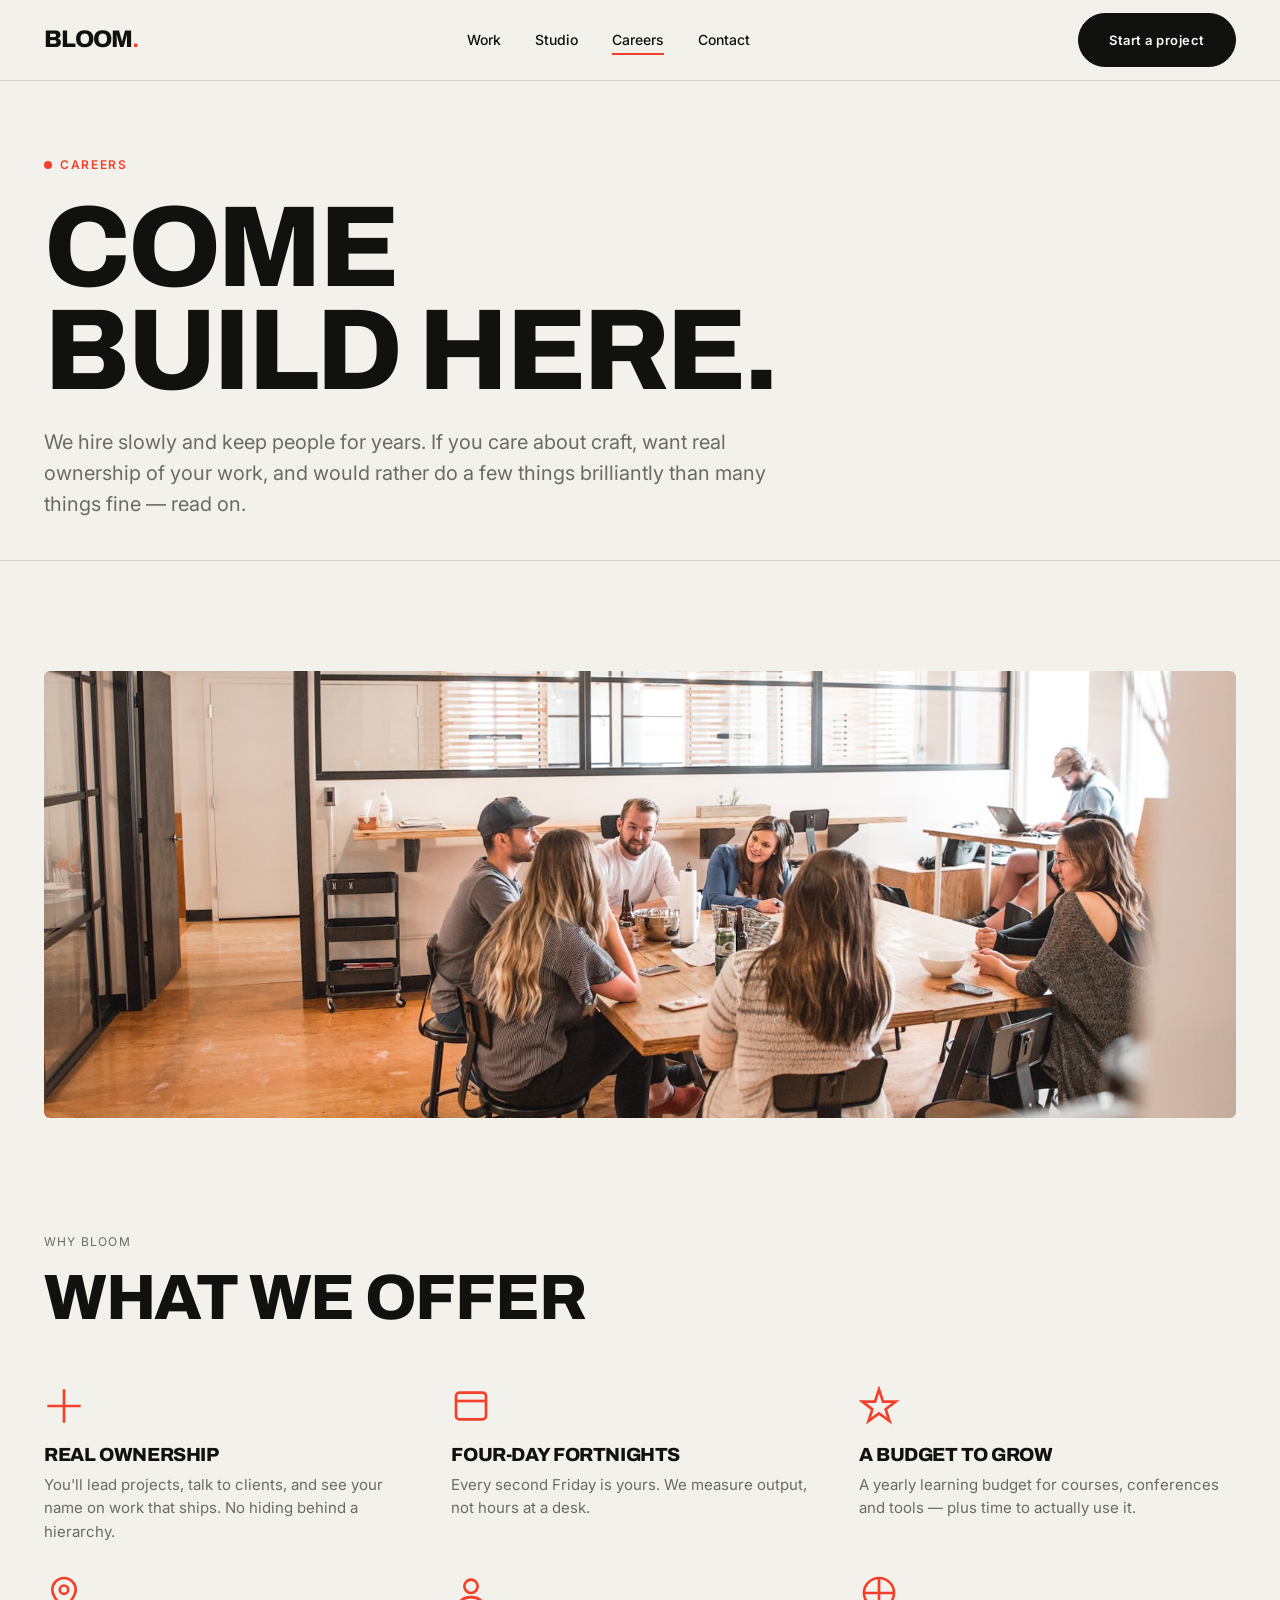
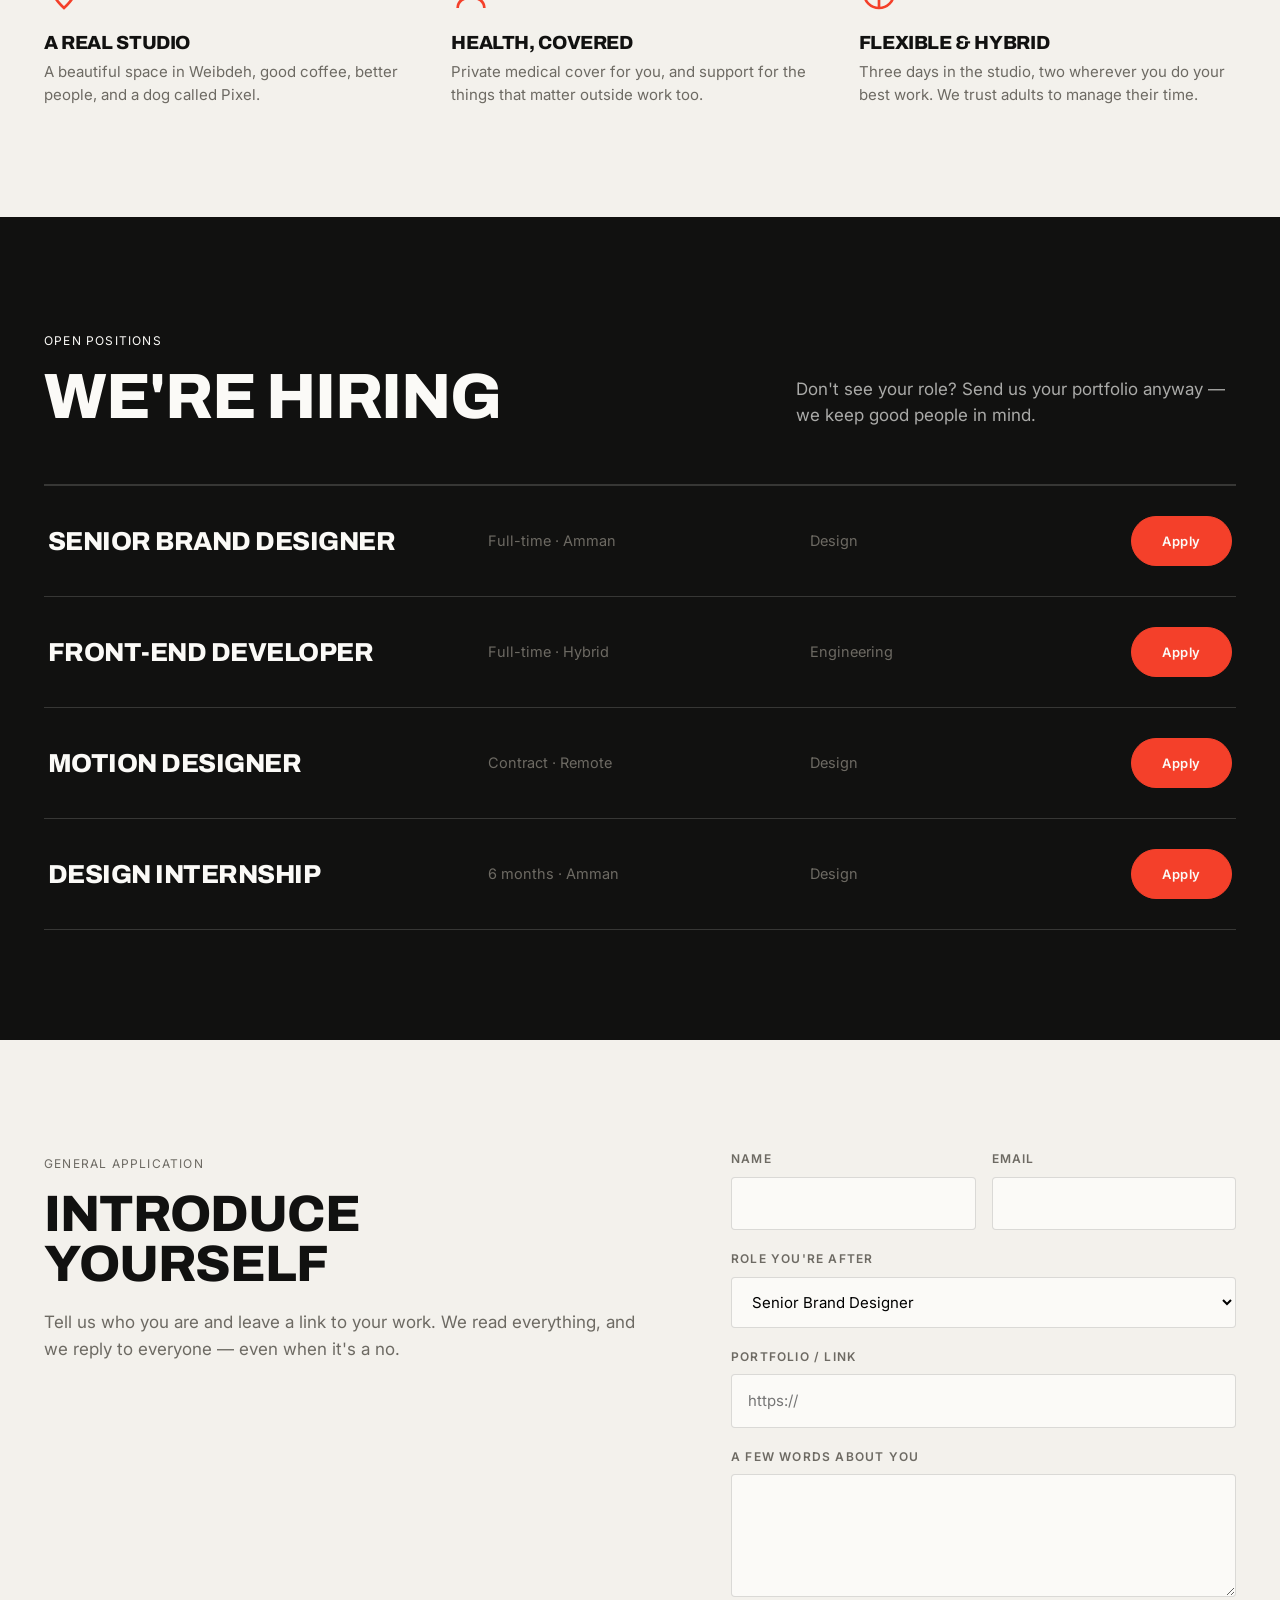
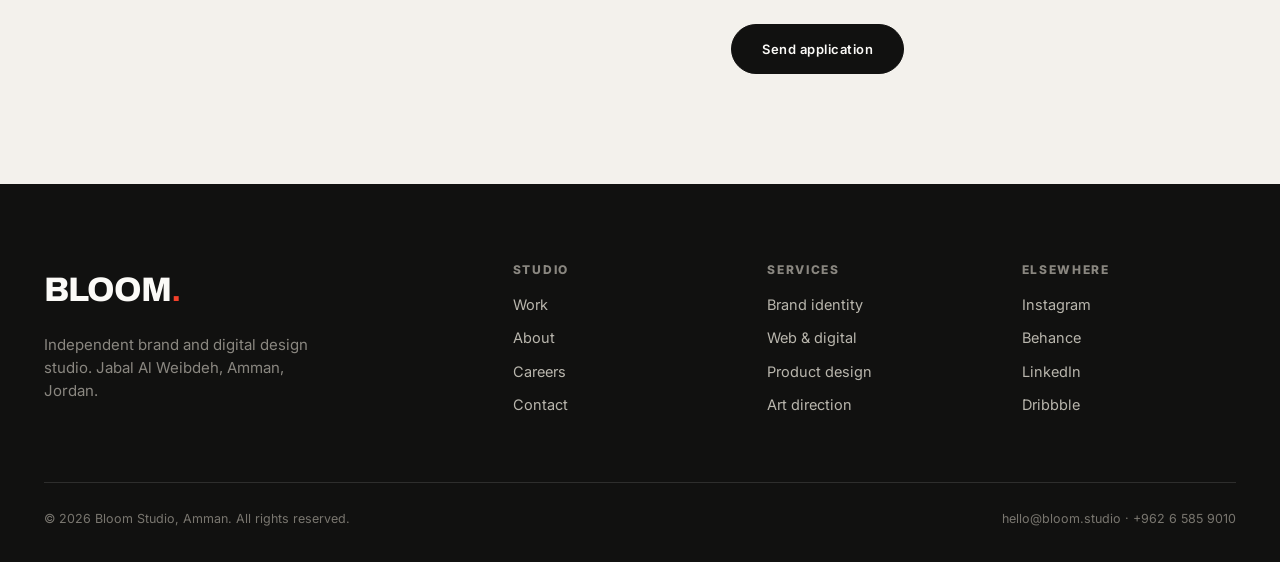
==== careers.html @ 3e5213c9 "Bloom — brand & digital design studio Home, work, studio, careers and contact. Static site." ====
<!DOCTYPE html>
<html lang="en">
<head>
<meta charset="UTF-8">
<meta name="viewport" content="width=device-width, initial-scale=1.0">
<title>Careers — Bloom Studio</title>
<meta name="description" content="Join Bloom. Current openings, how we work, and what it's like to be part of an independent design studio in Amman.">
<link rel="icon" href="assets/favicon.svg" type="image/svg+xml">
<link rel="preconnect" href="https://fonts.googleapis.com">
<link rel="preconnect" href="https://fonts.gstatic.com" crossorigin>
<link href="https://fonts.googleapis.com/css2?family=Archivo:wght@600;700;800;900&family=Inter:wght@400;500;600&display=swap" rel="stylesheet">
<link rel="stylesheet" href="assets/css/style.css">
</head>
<body>
<header>
  <div class="wrap nav">
    <button class="burger" aria-label="Menu"><span></span><span></span><span></span></button>
    <a href="index.html" class="brand-word">Bloom<b>.</b></a>
    <nav class="nav-links"><a href="work.html">Work</a><a href="studio.html">Studio</a><a href="careers.html" class="active">Careers</a><a href="contact.html">Contact</a></nav>
    <a href="contact.html" class="btn">Start a project</a>
  </div>
</header>

<div class="page-hero">
  <div class="wrap">
    <span class="eyebrow">Careers</span>
    <h1 class="display">Come<br>build here.</h1>
    <p class="lede">We hire slowly and keep people for years. If you care about craft, want real ownership of your work, and would rather do a few things brilliantly than many things fine — read on.</p>
  </div>
</div>

<section style="padding-bottom:0">
  <div class="wrap">
    <img src="assets/img/team-1.jpg" alt="Life at Bloom" data-r style="width:100%;aspect-ratio:16/6;object-fit:cover;border-radius:6px">
  </div>
</section>

<!-- PERKS -->
<section>
  <div class="wrap">
    <div class="sec-head"><div><span class="mono" data-r>Why Bloom</span><h2 data-r style="margin-top:14px">What we offer</h2></div></div>
    <div class="perks">
      <div class="perk" data-r><svg class="ic" viewBox="0 0 24 24" fill="none" stroke="currentColor" stroke-width="1.6"><path d="M12 2v20M2 12h20"/></svg><h3>Real ownership</h3><p>You'll lead projects, talk to clients, and see your name on work that ships. No hiding behind a hierarchy.</p></div>
      <div class="perk" data-r><svg class="ic" viewBox="0 0 24 24" fill="none" stroke="currentColor" stroke-width="1.6"><rect x="3" y="4" width="18" height="16" rx="2"/><path d="M3 9h18"/></svg><h3>Four-day fortnights</h3><p>Every second Friday is yours. We measure output, not hours at a desk.</p></div>
      <div class="perk" data-r><svg class="ic" viewBox="0 0 24 24" fill="none" stroke="currentColor" stroke-width="1.6"><path d="M12 2l2.4 7.4H22l-6 4.5 2.3 7.1-6.3-4.6L5.7 21 8 14 2 9.4h7.6z"/></svg><h3>A budget to grow</h3><p>A yearly learning budget for courses, conferences and tools — plus time to actually use it.</p></div>
      <div class="perk" data-r><svg class="ic" viewBox="0 0 24 24" fill="none" stroke="currentColor" stroke-width="1.6"><path d="M12 21s-7-6-7-11a7 7 0 0 1 14 0c0 5-7 11-7 11z"/><circle cx="12" cy="10" r="2.5"/></svg><h3>A real studio</h3><p>A beautiful space in Weibdeh, good coffee, better people, and a dog called Pixel.</p></div>
      <div class="perk" data-r><svg class="ic" viewBox="0 0 24 24" fill="none" stroke="currentColor" stroke-width="1.6"><circle cx="12" cy="8" r="4"/><path d="M4 21c0-4 3.6-6.5 8-6.5s8 2.5 8 6.5"/></svg><h3>Health, covered</h3><p>Private medical cover for you, and support for the things that matter outside work too.</p></div>
      <div class="perk" data-r><svg class="ic" viewBox="0 0 24 24" fill="none" stroke="currentColor" stroke-width="1.6"><path d="M3 12h18M12 3v18"/><circle cx="12" cy="12" r="9"/></svg><h3>Flexible & hybrid</h3><p>Three days in the studio, two wherever you do your best work. We trust adults to manage their time.</p></div>
    </div>
  </div>
</section>

<!-- OPEN ROLES -->
<section class="serv">
  <div class="wrap">
    <div class="sec-head"><div><span class="mono" data-r>Open positions</span><h2 data-r style="margin-top:14px">We're hiring</h2></div><p data-r style="color:rgba(251,250,247,.66)">Don't see your role? Send us your portfolio anyway — we keep good people in mind.</p></div>
    <div style="border-top:1px solid rgba(251,250,247,.16)">
      <div class="job" data-r style="border-color:rgba(251,250,247,.16)"><div><h3>Senior Brand Designer</h3></div><div class="d">Full-time · Amman</div><div class="d">Design</div><button class="btn" data-apply style="background:var(--red);border-color:var(--red)">Apply</button></div>
      <div class="job" data-r style="border-color:rgba(251,250,247,.16)"><div><h3>Front-end Developer</h3></div><div class="d">Full-time · Hybrid</div><div class="d">Engineering</div><button class="btn" data-apply style="background:var(--red);border-color:var(--red)">Apply</button></div>
      <div class="job" data-r style="border-color:rgba(251,250,247,.16)"><div><h3>Motion Designer</h3></div><div class="d">Contract · Remote</div><div class="d">Design</div><button class="btn" data-apply style="background:var(--red);border-color:var(--red)">Apply</button></div>
      <div class="job" data-r style="border-color:rgba(251,250,247,.16);border-bottom:1px solid rgba(251,250,247,.16)"><div><h3>Design Internship</h3></div><div class="d">6 months · Amman</div><div class="d">Design</div><button class="btn" data-apply style="background:var(--red);border-color:var(--red)">Apply</button></div>
    </div>
  </div>
</section>

<!-- APPLY -->
<section>
  <div class="wrap cgrid">
    <div data-r>
      <span class="mono">General application</span>
      <h2 style="font-size:clamp(30px,4vw,52px);text-transform:uppercase;margin:14px 0 20px">Introduce<br>yourself</h2>
      <p style="color:var(--grey);font-size:17px">Tell us who you are and leave a link to your work. We read everything, and we reply to everyone — even when it's a no.</p>
    </div>
    <div data-r>
      <form data-form>
        <div style="display:grid;grid-template-columns:1fr 1fr;gap:16px">
          <div class="field"><label>Name</label><input type="text" required></div>
          <div class="field"><label>Email</label><input type="email" required></div>
        </div>
        <div class="field"><label>Role you're after</label>
          <select><option>Senior Brand Designer</option><option>Front-end Developer</option><option>Motion Designer</option><option>Design Internship</option><option>Something else</option></select>
        </div>
        <div class="field"><label>Portfolio / link</label><input type="url" placeholder="https://"></div>
        <div class="field"><label>A few words about you</label><textarea rows="4"></textarea></div>
        <button class="btn" type="submit">Send application</button>
        <p data-note style="display:none;color:var(--red);margin-top:14px;font-weight:600">Thanks — we've got it, and we'll be in touch soon.</p>
      </form>
    </div>
  </div>
</section>

<footer>
  <div class="wrap">
    <div class="foot-top">
      <div class="foot-brand"><span class="brand-word">Bloom<b style="color:var(--red)">.</b></span><p>Independent brand and digital design studio. Jabal Al Weibdeh, Amman, Jordan.</p></div>
      <div class="foot-col"><h4>Studio</h4><a href="work.html">Work</a><a href="studio.html">About</a><a href="careers.html">Careers</a><a href="contact.html">Contact</a></div>
      <div class="foot-col"><h4>Services</h4><a href="work.html">Brand identity</a><a href="work.html">Web & digital</a><a href="work.html">Product design</a><a href="work.html">Art direction</a></div>
      <div class="foot-col"><h4>Elsewhere</h4><a href="#">Instagram</a><a href="#">Behance</a><a href="#">LinkedIn</a><a href="#">Dribbble</a></div>
    </div>
    <div class="foot-bottom"><span>© <span data-year>2026</span> Bloom Studio, Amman. All rights reserved.</span><span>hello@bloom.studio · +962 6 585 9010</span></div>
  </div>
</footer>
<script src="assets/js/main.js"></script>
</body>
</html>
---- assets/css/style.css ----
/* Bloom — brand & digital design studio. Design system. */
:root{
  --bg:#f3f1ec; --paper:#fbfaf7; --ink:#111110; --red:#f4402a; --grey:#6d6a63;
  --line:rgba(17,17,16,.14); --soft:#e6e3db;
  --disp:"Archivo",system-ui,sans-serif; --sans:"Inter",system-ui,sans-serif;
  --wrap:1360px; --ease:cubic-bezier(.16,1,.3,1);
}
*{margin:0;padding:0;box-sizing:border-box}
html{scroll-behavior:smooth}
body{font-family:var(--sans);background:var(--bg);color:var(--ink);line-height:1.55;-webkit-font-smoothing:antialiased}
img{display:block;max-width:100%}
a{color:inherit;text-decoration:none}
.wrap{max-width:var(--wrap);margin:0 auto;padding:0 44px}
h1,h2,h3,h4{font-family:var(--disp);font-weight:800;line-height:.98;letter-spacing:-.02em}
.display{font-family:var(--disp);font-weight:800;text-transform:uppercase;letter-spacing:-.03em;line-height:.9}
.eyebrow{font-family:var(--sans);font-size:12px;font-weight:600;letter-spacing:.14em;text-transform:uppercase;color:var(--red);display:inline-flex;align-items:center;gap:8px}
.eyebrow::before{content:"";width:8px;height:8px;background:var(--red);border-radius:50%}
.mono{font-family:var(--sans);font-size:12px;letter-spacing:.1em;text-transform:uppercase;color:var(--grey)}

.btn{display:inline-flex;align-items:center;gap:10px;font-family:var(--sans);font-size:13px;font-weight:600;letter-spacing:.04em;padding:16px 30px;border-radius:100px;background:var(--ink);color:var(--paper);border:1.5px solid var(--ink);cursor:pointer;transition:.4s var(--ease)}
.btn:hover{background:var(--red);border-color:var(--red)}
.btn-o{background:transparent;color:var(--ink)}
.btn-o:hover{background:var(--ink);color:var(--paper)}
.alink{display:inline-flex;align-items:center;gap:9px;font-size:13px;font-weight:600;letter-spacing:.04em;text-transform:uppercase;border-bottom:2px solid var(--ink);padding-bottom:3px;transition:.3s}
.alink:hover{color:var(--red);border-color:var(--red)}

/* header */
header{position:sticky;top:0;z-index:50;background:rgba(243,241,236,.86);backdrop-filter:blur(12px);border-bottom:1px solid var(--line)}
.nav{display:flex;align-items:center;justify-content:space-between;height:80px}
.brand-word{font-family:var(--disp);font-weight:800;font-size:24px;letter-spacing:-.03em;text-transform:uppercase}
.brand-word b{color:var(--red)}
.nav-links{display:flex;gap:34px}
.nav-links a{font-size:14px;font-weight:500;position:relative}
.nav-links a::after{content:"";position:absolute;left:0;bottom:-4px;width:100%;height:2px;background:var(--red);transform:scaleX(0);transform-origin:right;transition:transform .35s var(--ease)}
.nav-links a:hover::after,.nav-links a.active::after{transform:scaleX(1);transform-origin:left}
.burger{display:none;flex-direction:column;gap:5px;background:none;border:none;cursor:pointer;padding:6px}
.burger span{width:26px;height:2px;background:var(--ink)}

/* hero */
.hero{padding:76px 0 60px}
.hero .eyebrow{margin-bottom:30px}
.hero h1{font-size:clamp(48px,10vw,150px);text-transform:uppercase;letter-spacing:-.04em;line-height:.86}
.hero h1 em{font-style:normal;color:var(--red)}
.hero-foot{display:grid;grid-template-columns:1.4fr 1fr;gap:40px;align-items:end;margin-top:44px}
.hero-foot p{font-size:20px;max-width:44ch}
.hero-foot .meta{text-align:right}
.hero-marq{margin-top:60px;border-top:1px solid var(--line);border-bottom:1px solid var(--line);overflow:hidden;padding:16px 0}
.hero-marq .row{display:flex;gap:44px;white-space:nowrap;animation:mq 30s linear infinite;width:max-content}
.hero-marq span{font-family:var(--disp);font-weight:800;font-size:20px;text-transform:uppercase;letter-spacing:.02em;display:inline-flex;align-items:center;gap:44px;color:var(--ink)}
.hero-marq span::after{content:"◆";color:var(--red);font-size:11px}
@keyframes mq{to{transform:translateX(-50%)}}

section{padding:110px 0}
.sec-head{display:flex;justify-content:space-between;align-items:flex-end;gap:30px;margin-bottom:56px;flex-wrap:wrap}
.sec-head h2{font-size:clamp(32px,5vw,68px);text-transform:uppercase}
.sec-head p{max-width:40ch;color:var(--grey);font-size:17px}

/* work grid */
.work-grid{display:grid;grid-template-columns:1fr 1fr;gap:52px 44px}
.wcard{cursor:pointer}
.wcard-media{position:relative;aspect-ratio:4/3;overflow:hidden;background:var(--soft);border-radius:4px}
.wcard-media img{width:100%;height:100%;object-fit:cover;transition:transform 1.1s var(--ease)}
.wcard:hover .wcard-media img{transform:scale(1.05)}
.wcard-media .idx{position:absolute;top:16px;left:16px;font-family:var(--disp);font-weight:800;font-size:14px;background:var(--paper);color:var(--ink);width:34px;height:34px;border-radius:50%;display:grid;place-items:center}
.wcard-head{display:flex;justify-content:space-between;align-items:baseline;margin-top:20px;gap:16px}
.wcard h3{font-size:30px;text-transform:uppercase}
.wcard .yr{font-family:var(--sans);font-size:13px;color:var(--grey);font-weight:500}
.wcard .tags{margin-top:8px;color:var(--grey);font-size:14.5px}
.wcard .arrow{margin-top:14px;opacity:0;transform:translateX(-6px);transition:.4s var(--ease)}
.wcard:hover .arrow{opacity:1;transform:none}

/* services */
.serv{background:var(--ink);color:var(--paper)}
.serv .sec-head h2,.serv .mono{color:var(--paper)}
.serv-list{border-top:1px solid rgba(251,250,247,.16)}
.srow{display:grid;grid-template-columns:60px 1.2fr 2fr auto;gap:30px;align-items:center;padding:34px 0;border-bottom:1px solid rgba(251,250,247,.16);transition:.4s var(--ease)}
.srow:hover{padding-left:16px}
.srow .n{font-family:var(--disp);font-weight:800;color:var(--red);font-size:16px}
.srow h3{font-size:clamp(24px,3vw,38px);text-transform:uppercase}
.srow p{color:rgba(251,250,247,.66);font-size:15.5px}
.srow .plus{font-size:26px;color:var(--red)}

/* approach / big statement */
.statement{text-align:center;max-width:1100px;margin:0 auto}
.statement h2{font-size:clamp(30px,4.6vw,66px);text-transform:uppercase;line-height:1.02}
.statement h2 em{font-style:normal;color:var(--red)}

/* team */
.team-grid{display:grid;grid-template-columns:repeat(4,1fr);gap:26px}
.member .m-media{aspect-ratio:3/4;overflow:hidden;border-radius:4px;background:var(--soft);margin-bottom:16px}
.member .m-media img{width:100%;height:100%;object-fit:cover;filter:grayscale(1);transition:filter .5s,transform 1s var(--ease)}
.member:hover .m-media img{filter:grayscale(0);transform:scale(1.04)}
.member h3{font-size:20px;text-transform:uppercase}
.member p{color:var(--red);font-size:13px;font-weight:600;letter-spacing:.06em;text-transform:uppercase;margin-top:5px}

/* stats */
.stats{display:grid;grid-template-columns:repeat(4,1fr);gap:30px;border-top:1px solid var(--line);padding-top:50px}
.stat .n{font-family:var(--disp);font-weight:800;font-size:clamp(40px,5vw,72px);letter-spacing:-.03em}
.stat .l{color:var(--grey);font-size:14px;margin-top:6px}

/* journal */
.jgrid{display:grid;grid-template-columns:repeat(3,1fr);gap:36px}
.jcard .jm{aspect-ratio:3/2;overflow:hidden;border-radius:4px;margin-bottom:18px;background:var(--soft)}
.jcard .jm img{width:100%;height:100%;object-fit:cover;transition:transform 1s var(--ease)}
.jcard:hover .jm img{transform:scale(1.05)}
.jcard .meta{color:var(--red);font-size:12px;font-weight:600;letter-spacing:.1em;text-transform:uppercase;margin-bottom:9px}
.jcard h3{font-size:22px;text-transform:uppercase;line-height:1.05}

/* careers */
.job{display:grid;grid-template-columns:1.4fr 1fr 1fr auto;gap:24px;align-items:center;padding:30px 4px;border-top:1px solid var(--line);transition:.3s}
.job:last-of-type{border-bottom:1px solid var(--line)}
.job:hover{background:var(--paper);padding-left:16px}
.job h3{font-size:26px;text-transform:uppercase}
.job .d{color:var(--grey);font-size:14.5px}
.perks{display:grid;grid-template-columns:repeat(3,1fr);gap:30px;margin-top:10px}
.perk h3{font-size:19px;text-transform:uppercase;margin:14px 0 8px}
.perk p{color:var(--grey);font-size:15px}
.perk .ic{width:40px;height:40px;color:var(--red)}

/* CTA */
.cta{background:var(--red);color:#fff;text-align:center}
.cta h2{font-size:clamp(40px,7vw,110px);text-transform:uppercase;line-height:.9}
.cta p{max-width:40ch;margin:24px auto 34px;font-size:19px}
.cta .btn{background:#fff;color:var(--ink);border-color:#fff}
.cta .btn:hover{background:var(--ink);color:#fff;border-color:var(--ink)}

/* footer */
footer{background:var(--ink);color:#b9b6ad;padding:80px 0 34px}
.foot-top{display:grid;grid-template-columns:2fr 1fr 1fr 1fr;gap:40px;padding-bottom:54px;border-bottom:1px solid rgba(255,255,255,.12)}
.foot-brand .brand-word{color:var(--paper);font-size:34px;display:inline-block;margin-bottom:16px}
.foot-brand p{color:#8a8780;max-width:32ch;font-size:15px}
.foot-col h4{font-family:var(--sans);font-size:12px;letter-spacing:.14em;text-transform:uppercase;color:#8a8780;margin-bottom:18px}
.foot-col a{display:block;color:#b9b6ad;font-size:14.5px;margin-bottom:11px}
.foot-col a:hover{color:var(--red)}
.foot-bottom{display:flex;justify-content:space-between;padding-top:26px;font-size:12.5px;color:#79766f;flex-wrap:wrap;gap:12px}
.foot-bottom .socials{display:flex;gap:20px}

/* page hero */
.page-hero{padding:70px 0 40px;border-bottom:1px solid var(--line)}
.page-hero h1{font-size:clamp(48px,9vw,120px);text-transform:uppercase;letter-spacing:-.03em;margin:20px 0 0}
.page-hero .lede{font-size:20px;color:var(--grey);max-width:60ch;margin-top:24px}

/* forms */
.cgrid{display:grid;grid-template-columns:1.1fr .9fr;gap:70px}
.field{margin-bottom:20px}
.field label{display:block;font-size:12px;letter-spacing:.1em;text-transform:uppercase;color:var(--grey);margin-bottom:8px;font-weight:600}
.field input,.field textarea,.field select{width:100%;padding:14px 16px;border:1.5px solid var(--line);background:var(--paper);font:inherit;font-size:15px;border-radius:4px}
.field input:focus,.field textarea:focus,.field select:focus{outline:none;border-color:var(--red)}
.info-row{display:flex;gap:14px;margin-bottom:24px}
.info-row svg{width:22px;height:22px;color:var(--red);flex:none;margin-top:2px}
.info-row h4{font-family:var(--sans);font-size:13px;letter-spacing:.08em;text-transform:uppercase;margin-bottom:5px}
.info-row p{color:var(--grey);font-size:15px}

[data-r]{opacity:0;transform:translateY(28px);transition:opacity .9s var(--ease),transform .9s var(--ease)}
[data-r].in{opacity:1;transform:none}

@media(max-width:1000px){
  .work-grid,.hero-foot,.cgrid,.jgrid{grid-template-columns:1fr}
  .team-grid,.perks{grid-template-columns:repeat(2,1fr)}
  .stats{grid-template-columns:repeat(2,1fr);gap:40px 20px}
  .srow{grid-template-columns:40px 1fr auto;gap:18px}
  .srow p{display:none}
  .job{grid-template-columns:1fr auto}
  .job .d{display:none}
  .foot-top{grid-template-columns:1fr 1fr}
  .hero-foot .meta{text-align:left}
}
@media(max-width:640px){
  .wrap{padding:0 22px}
  .nav-links{display:none}.burger{display:flex}
  section{padding:70px 0}
  .team-grid,.perks,.foot-top{grid-template-columns:1fr}
  .mobile-open .nav-links{display:flex;position:absolute;top:80px;left:0;right:0;flex-direction:column;background:var(--bg);padding:24px 22px;gap:18px;border-bottom:1px solid var(--line)}
}
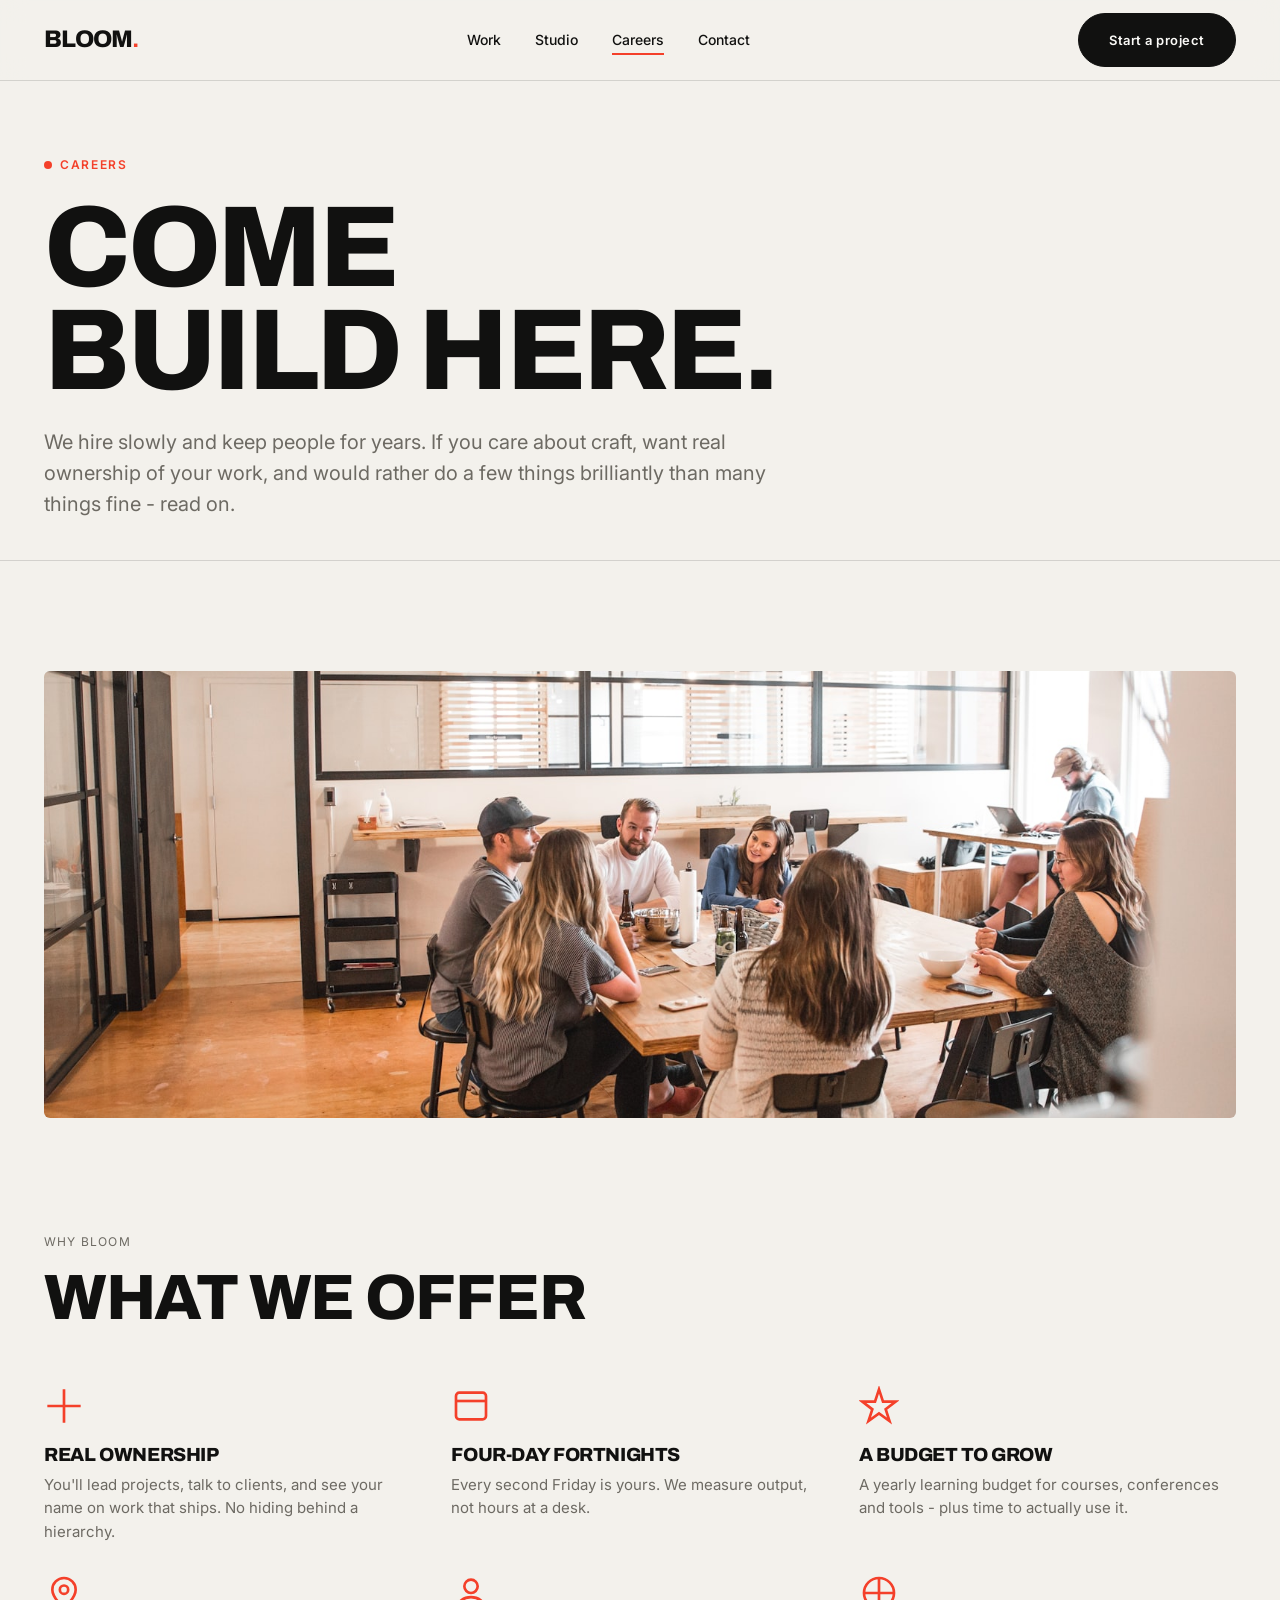
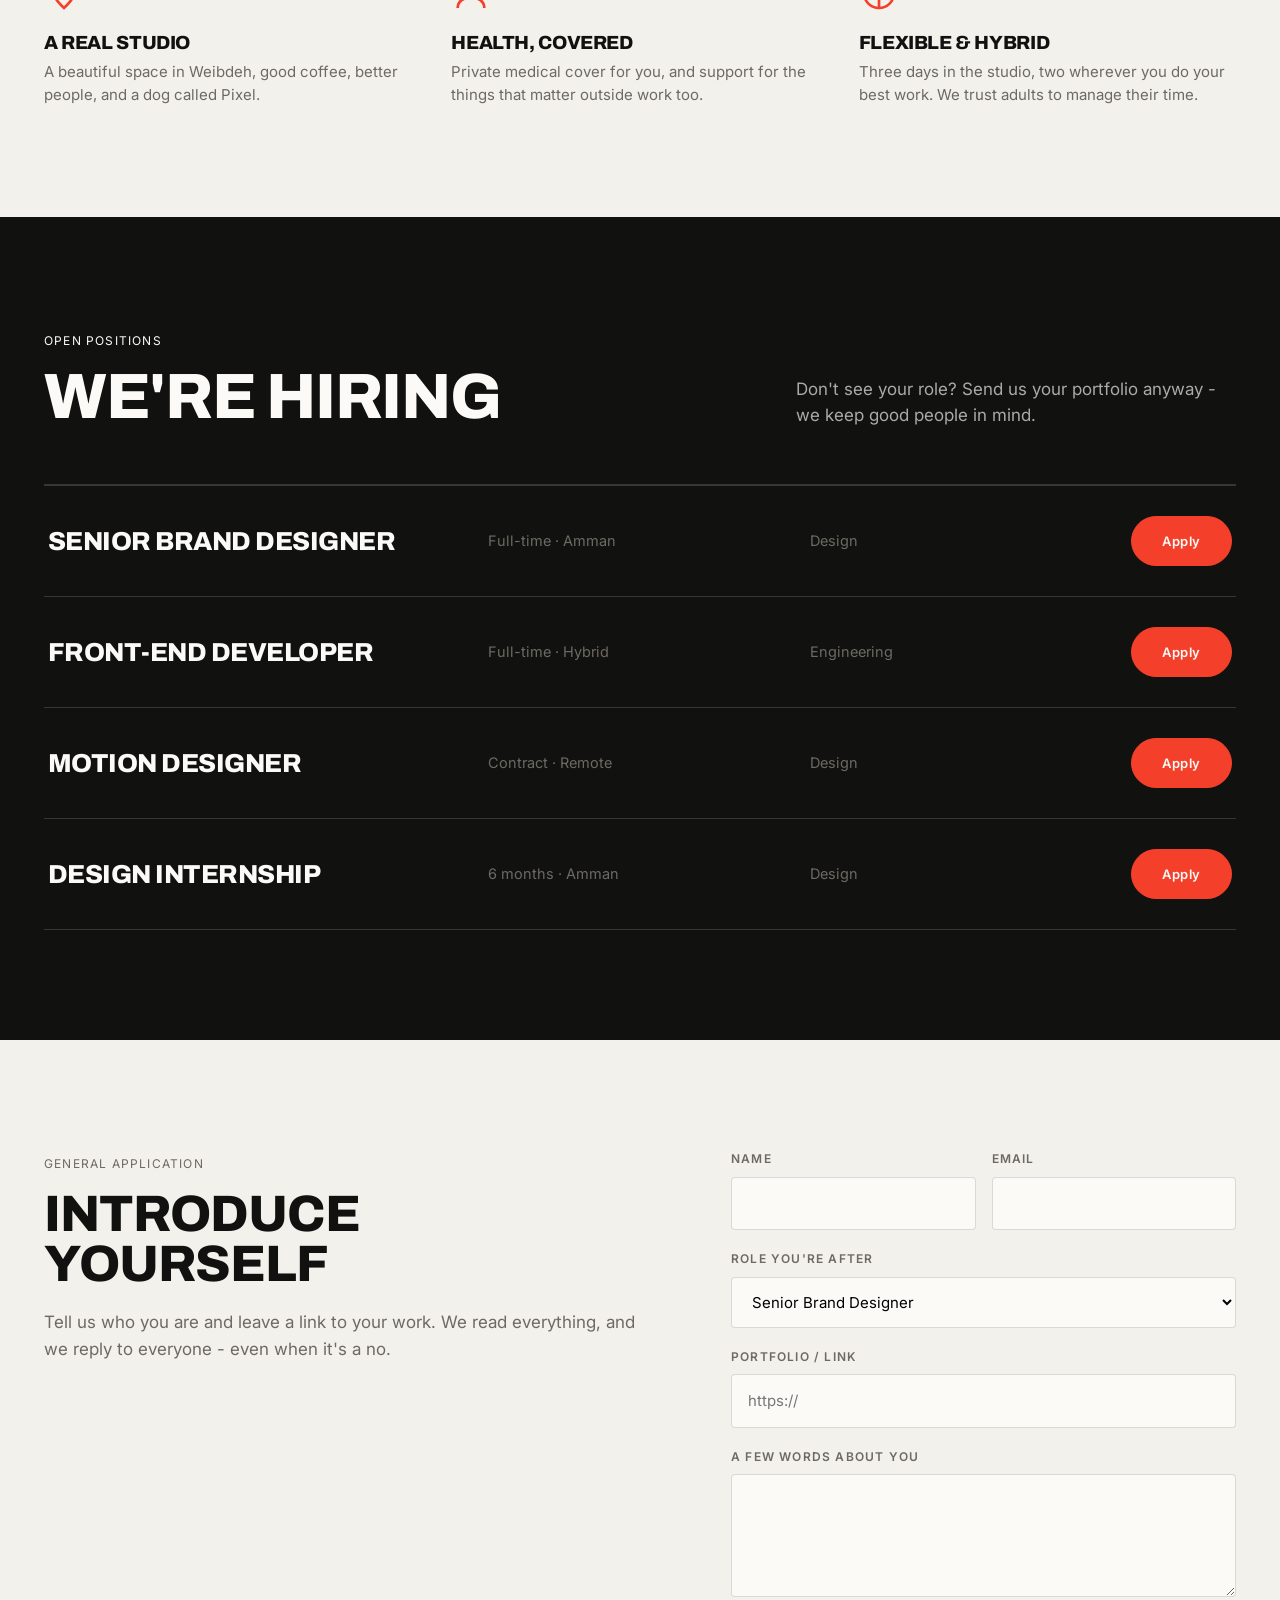
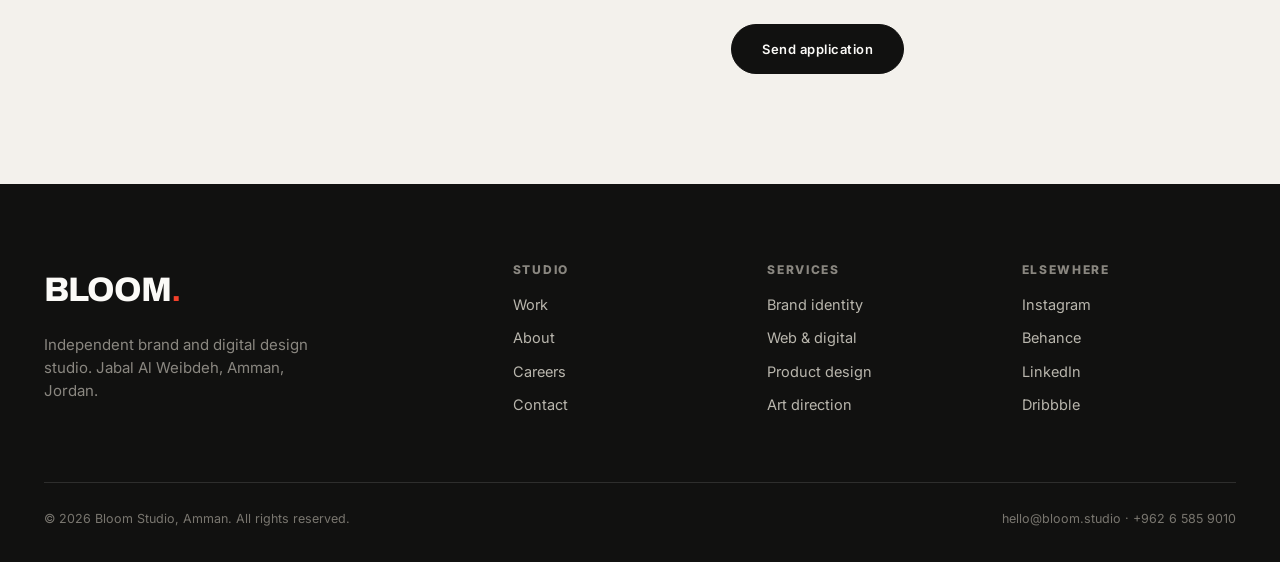
==== commit 0c329173: "De-AI the copy; remove fake journal, fix dead links and dashes - Rewrite homepage voice and tighten " ====
--- a/careers.html
+++ b/careers.html
@@ -3,7 +3,7 @@
 <head>
 <meta charset="UTF-8">
 <meta name="viewport" content="width=device-width, initial-scale=1.0">
-<title>Careers — Bloom Studio</title>
+<title>Careers - Bloom Studio</title>
 <meta name="description" content="Join Bloom. Current openings, how we work, and what it's like to be part of an independent design studio in Amman.">
 <link rel="icon" href="assets/favicon.svg" type="image/svg+xml">
 <link rel="preconnect" href="https://fonts.googleapis.com">
@@ -25,7 +25,7 @@
   <div class="wrap">
     <span class="eyebrow">Careers</span>
     <h1 class="display">Come<br>build here.</h1>
-    <p class="lede">We hire slowly and keep people for years. If you care about craft, want real ownership of your work, and would rather do a few things brilliantly than many things fine — read on.</p>
+    <p class="lede">We hire slowly and keep people for years. If you care about craft, want real ownership of your work, and would rather do a few things brilliantly than many things fine - read on.</p>
   </div>
 </div>
 
@@ -42,7 +42,7 @@
     <div class="perks">
       <div class="perk" data-r><svg class="ic" viewBox="0 0 24 24" fill="none" stroke="currentColor" stroke-width="1.6"><path d="M12 2v20M2 12h20"/></svg><h3>Real ownership</h3><p>You'll lead projects, talk to clients, and see your name on work that ships. No hiding behind a hierarchy.</p></div>
       <div class="perk" data-r><svg class="ic" viewBox="0 0 24 24" fill="none" stroke="currentColor" stroke-width="1.6"><rect x="3" y="4" width="18" height="16" rx="2"/><path d="M3 9h18"/></svg><h3>Four-day fortnights</h3><p>Every second Friday is yours. We measure output, not hours at a desk.</p></div>
-      <div class="perk" data-r><svg class="ic" viewBox="0 0 24 24" fill="none" stroke="currentColor" stroke-width="1.6"><path d="M12 2l2.4 7.4H22l-6 4.5 2.3 7.1-6.3-4.6L5.7 21 8 14 2 9.4h7.6z"/></svg><h3>A budget to grow</h3><p>A yearly learning budget for courses, conferences and tools — plus time to actually use it.</p></div>
+      <div class="perk" data-r><svg class="ic" viewBox="0 0 24 24" fill="none" stroke="currentColor" stroke-width="1.6"><path d="M12 2l2.4 7.4H22l-6 4.5 2.3 7.1-6.3-4.6L5.7 21 8 14 2 9.4h7.6z"/></svg><h3>A budget to grow</h3><p>A yearly learning budget for courses, conferences and tools - plus time to actually use it.</p></div>
       <div class="perk" data-r><svg class="ic" viewBox="0 0 24 24" fill="none" stroke="currentColor" stroke-width="1.6"><path d="M12 21s-7-6-7-11a7 7 0 0 1 14 0c0 5-7 11-7 11z"/><circle cx="12" cy="10" r="2.5"/></svg><h3>A real studio</h3><p>A beautiful space in Weibdeh, good coffee, better people, and a dog called Pixel.</p></div>
       <div class="perk" data-r><svg class="ic" viewBox="0 0 24 24" fill="none" stroke="currentColor" stroke-width="1.6"><circle cx="12" cy="8" r="4"/><path d="M4 21c0-4 3.6-6.5 8-6.5s8 2.5 8 6.5"/></svg><h3>Health, covered</h3><p>Private medical cover for you, and support for the things that matter outside work too.</p></div>
       <div class="perk" data-r><svg class="ic" viewBox="0 0 24 24" fill="none" stroke="currentColor" stroke-width="1.6"><path d="M3 12h18M12 3v18"/><circle cx="12" cy="12" r="9"/></svg><h3>Flexible & hybrid</h3><p>Three days in the studio, two wherever you do your best work. We trust adults to manage their time.</p></div>
@@ -53,7 +53,7 @@
 <!-- OPEN ROLES -->
 <section class="serv">
   <div class="wrap">
-    <div class="sec-head"><div><span class="mono" data-r>Open positions</span><h2 data-r style="margin-top:14px">We're hiring</h2></div><p data-r style="color:rgba(251,250,247,.66)">Don't see your role? Send us your portfolio anyway — we keep good people in mind.</p></div>
+    <div class="sec-head"><div><span class="mono" data-r>Open positions</span><h2 data-r style="margin-top:14px">We're hiring</h2></div><p data-r style="color:rgba(251,250,247,.66)">Don't see your role? Send us your portfolio anyway - we keep good people in mind.</p></div>
     <div style="border-top:1px solid rgba(251,250,247,.16)">
       <div class="job" data-r style="border-color:rgba(251,250,247,.16)"><div><h3>Senior Brand Designer</h3></div><div class="d">Full-time · Amman</div><div class="d">Design</div><button class="btn" data-apply style="background:var(--red);border-color:var(--red)">Apply</button></div>
       <div class="job" data-r style="border-color:rgba(251,250,247,.16)"><div><h3>Front-end Developer</h3></div><div class="d">Full-time · Hybrid</div><div class="d">Engineering</div><button class="btn" data-apply style="background:var(--red);border-color:var(--red)">Apply</button></div>
@@ -69,7 +69,7 @@
     <div data-r>
       <span class="mono">General application</span>
       <h2 style="font-size:clamp(30px,4vw,52px);text-transform:uppercase;margin:14px 0 20px">Introduce<br>yourself</h2>
-      <p style="color:var(--grey);font-size:17px">Tell us who you are and leave a link to your work. We read everything, and we reply to everyone — even when it's a no.</p>
+      <p style="color:var(--grey);font-size:17px">Tell us who you are and leave a link to your work. We read everything, and we reply to everyone - even when it's a no.</p>
     </div>
     <div data-r>
       <form data-form>
@@ -83,7 +83,7 @@
         <div class="field"><label>Portfolio / link</label><input type="url" placeholder="https://"></div>
         <div class="field"><label>A few words about you</label><textarea rows="4"></textarea></div>
         <button class="btn" type="submit">Send application</button>
-        <p data-note style="display:none;color:var(--red);margin-top:14px;font-weight:600">Thanks — we've got it, and we'll be in touch soon.</p>
+        <p data-note style="display:none;color:var(--red);margin-top:14px;font-weight:600">Thanks - we've got it, and we'll be in touch soon.</p>
       </form>
     </div>
   </div>
@@ -95,7 +95,7 @@
       <div class="foot-brand"><span class="brand-word">Bloom<b style="color:var(--red)">.</b></span><p>Independent brand and digital design studio. Jabal Al Weibdeh, Amman, Jordan.</p></div>
       <div class="foot-col"><h4>Studio</h4><a href="work.html">Work</a><a href="studio.html">About</a><a href="careers.html">Careers</a><a href="contact.html">Contact</a></div>
       <div class="foot-col"><h4>Services</h4><a href="work.html">Brand identity</a><a href="work.html">Web & digital</a><a href="work.html">Product design</a><a href="work.html">Art direction</a></div>
-      <div class="foot-col"><h4>Elsewhere</h4><a href="#">Instagram</a><a href="#">Behance</a><a href="#">LinkedIn</a><a href="#">Dribbble</a></div>
+      <div class="foot-col"><h4>Elsewhere</h4><a href="https://instagram.com/bloom.studio" target="_blank" rel="noopener">Instagram</a><a href="https://behance.net/bloomstudio" target="_blank" rel="noopener">Behance</a><a href="https://linkedin.com/company/bloom-studio" target="_blank" rel="noopener">LinkedIn</a><a href="https://dribbble.com/bloomstudio" target="_blank" rel="noopener">Dribbble</a></div>
     </div>
     <div class="foot-bottom"><span>© <span data-year>2026</span> Bloom Studio, Amman. All rights reserved.</span><span>hello@bloom.studio · +962 6 585 9010</span></div>
   </div>
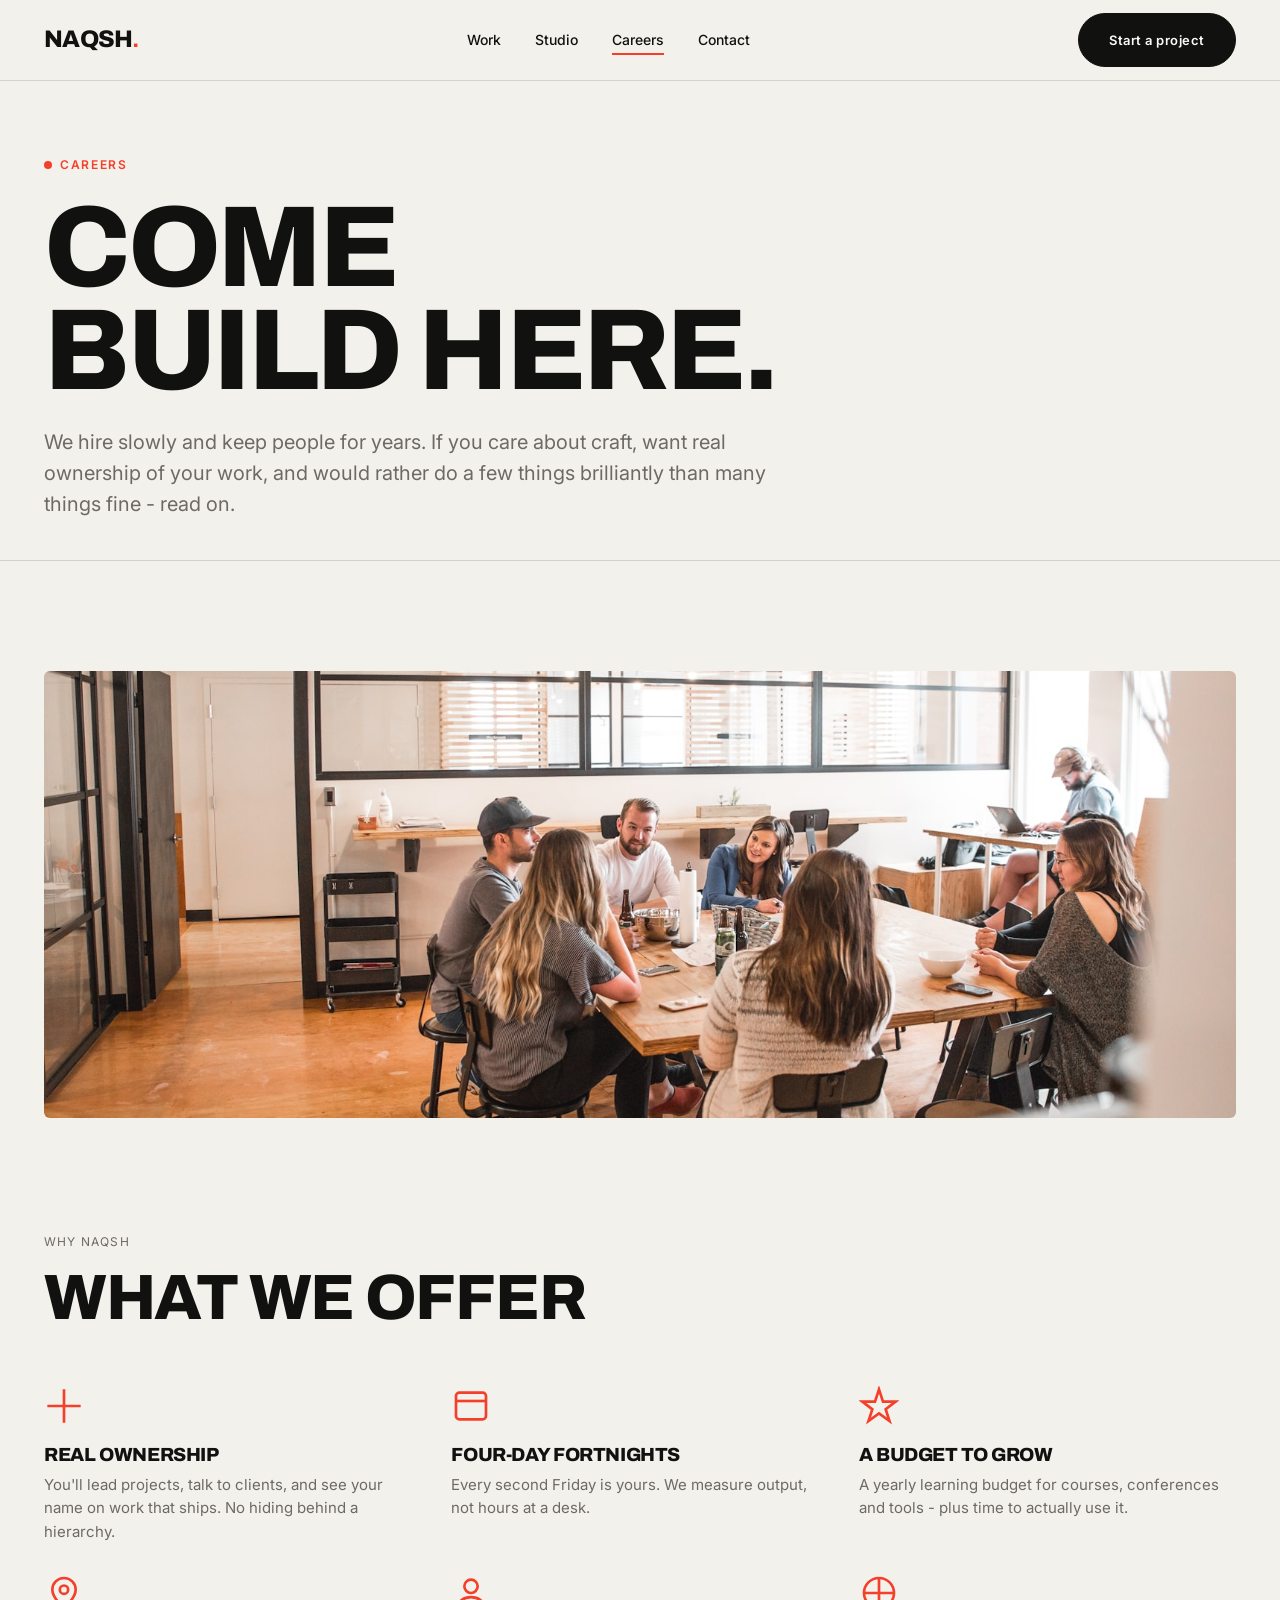
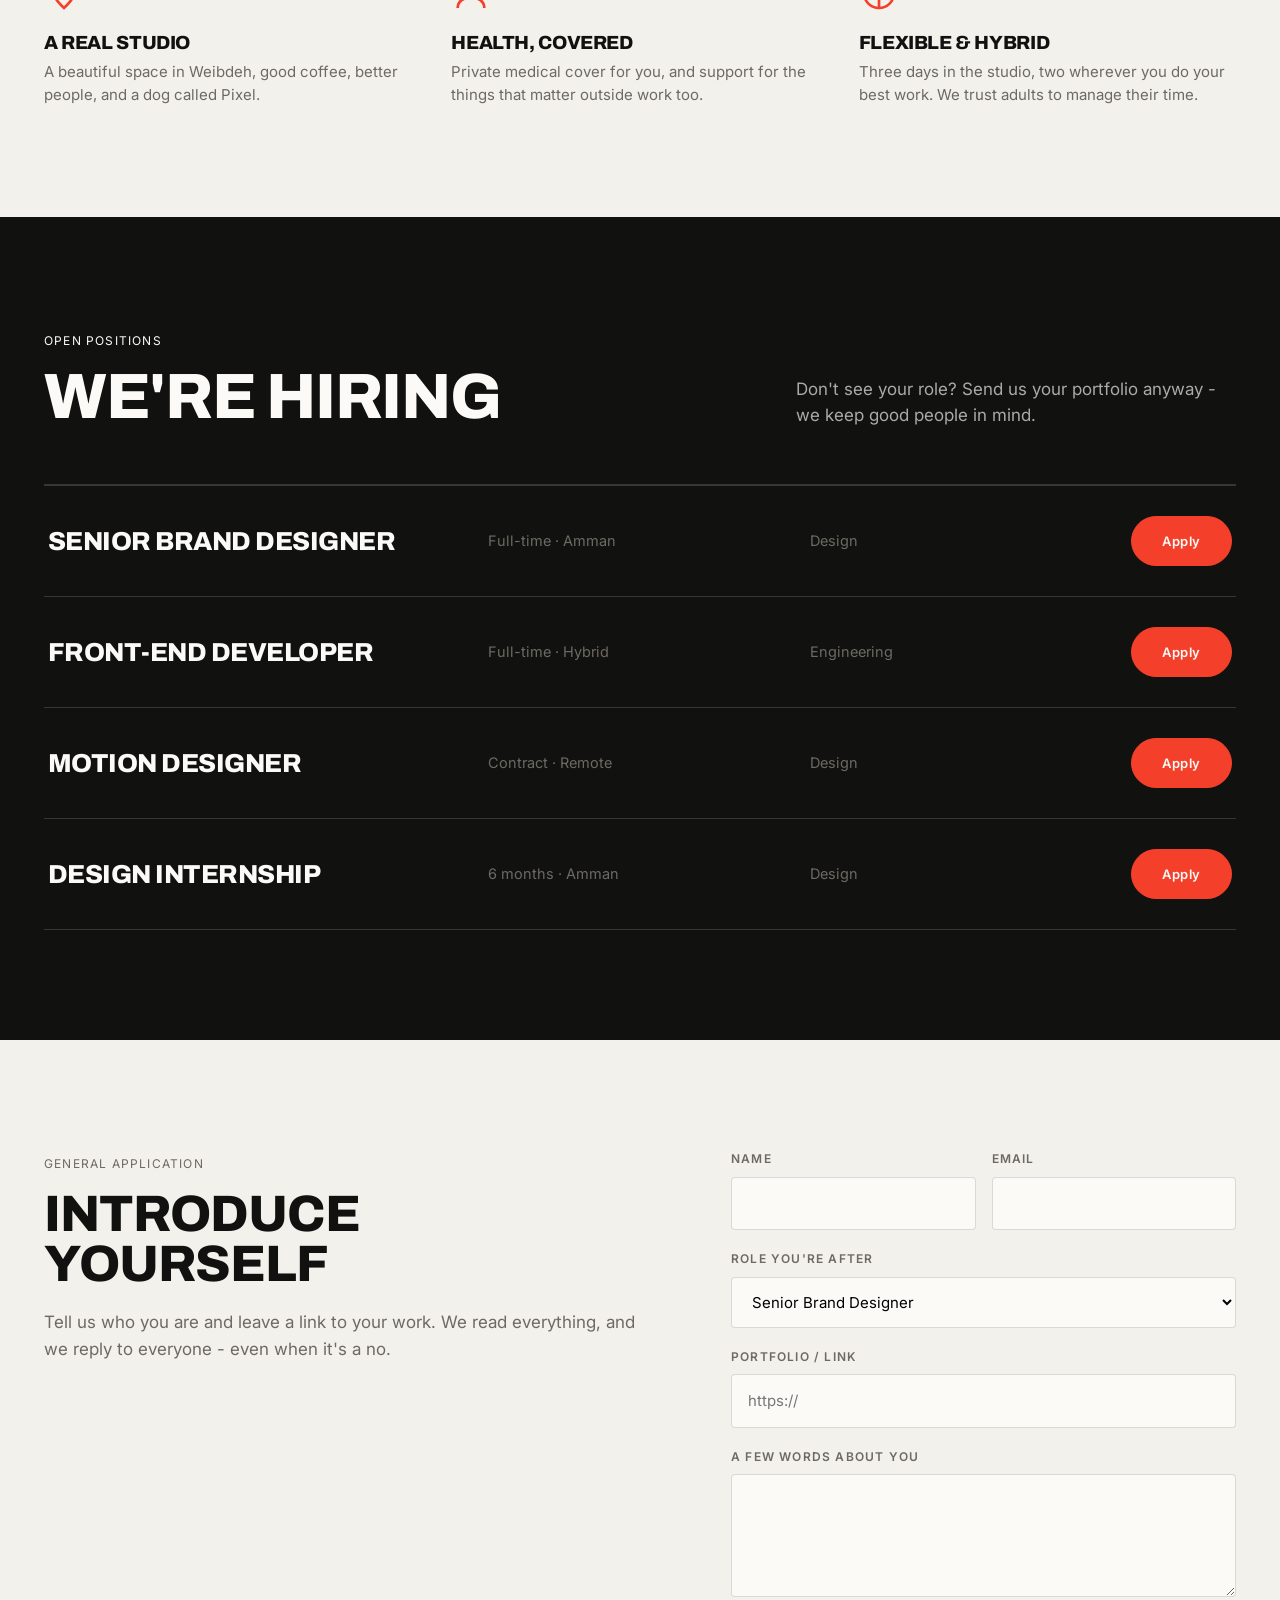
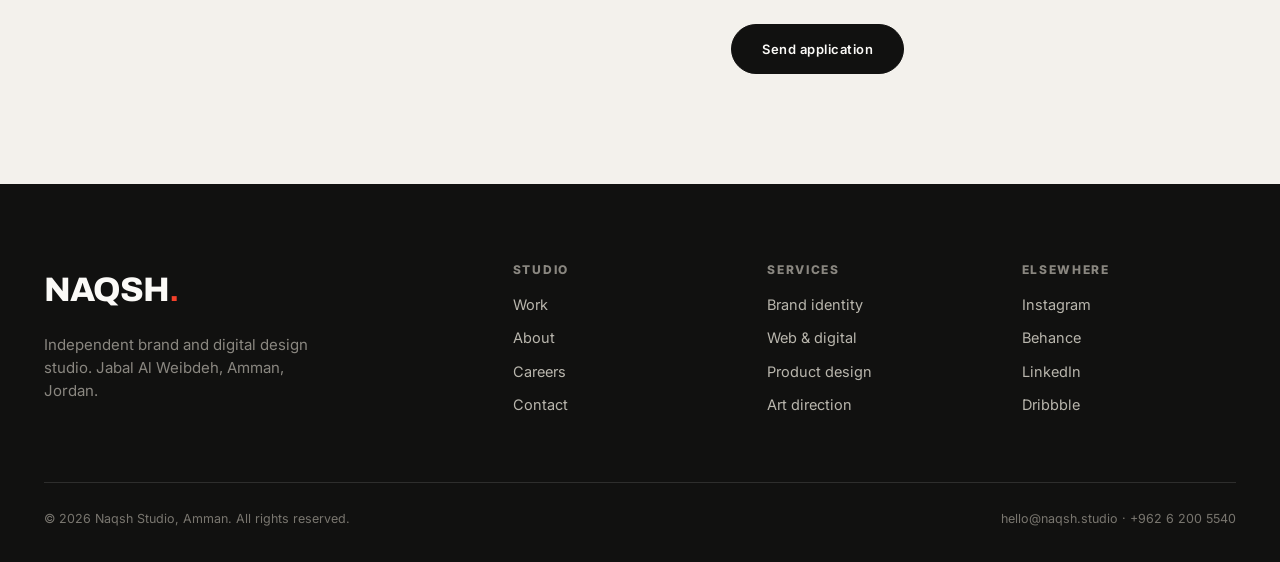
==== commit 0bc90f4d: "Rename brand Bloom -> Naqsh; use made-up contact details Showcase site, not a live client site yet. " ====
--- a/careers.html
+++ b/careers.html
@@ -3,8 +3,8 @@
 <head>
 <meta charset="UTF-8">
 <meta name="viewport" content="width=device-width, initial-scale=1.0">
-<title>Careers - Bloom Studio</title>
-<meta name="description" content="Join Bloom. Current openings, how we work, and what it's like to be part of an independent design studio in Amman.">
+<title>Careers - Naqsh Studio</title>
+<meta name="description" content="Join Naqsh. Current openings, how we work, and what it's like to be part of an independent design studio in Amman.">
 <link rel="icon" href="assets/favicon.svg" type="image/svg+xml">
 <link rel="preconnect" href="https://fonts.googleapis.com">
 <link rel="preconnect" href="https://fonts.gstatic.com" crossorigin>
@@ -15,7 +15,7 @@
 <header>
   <div class="wrap nav">
     <button class="burger" aria-label="Menu"><span></span><span></span><span></span></button>
-    <a href="index.html" class="brand-word">Bloom<b>.</b></a>
+    <a href="index.html" class="brand-word">Naqsh<b>.</b></a>
     <nav class="nav-links"><a href="work.html">Work</a><a href="studio.html">Studio</a><a href="careers.html" class="active">Careers</a><a href="contact.html">Contact</a></nav>
     <a href="contact.html" class="btn">Start a project</a>
   </div>
@@ -31,14 +31,14 @@
 
 <section style="padding-bottom:0">
   <div class="wrap">
-    <img src="assets/img/team-1.jpg" alt="Life at Bloom" data-r style="width:100%;aspect-ratio:16/6;object-fit:cover;border-radius:6px">
+    <img src="assets/img/team-1.jpg" alt="Life at Naqsh" data-r style="width:100%;aspect-ratio:16/6;object-fit:cover;border-radius:6px">
   </div>
 </section>
 
 <!-- PERKS -->
 <section>
   <div class="wrap">
-    <div class="sec-head"><div><span class="mono" data-r>Why Bloom</span><h2 data-r style="margin-top:14px">What we offer</h2></div></div>
+    <div class="sec-head"><div><span class="mono" data-r>Why Naqsh</span><h2 data-r style="margin-top:14px">What we offer</h2></div></div>
     <div class="perks">
       <div class="perk" data-r><svg class="ic" viewBox="0 0 24 24" fill="none" stroke="currentColor" stroke-width="1.6"><path d="M12 2v20M2 12h20"/></svg><h3>Real ownership</h3><p>You'll lead projects, talk to clients, and see your name on work that ships. No hiding behind a hierarchy.</p></div>
       <div class="perk" data-r><svg class="ic" viewBox="0 0 24 24" fill="none" stroke="currentColor" stroke-width="1.6"><rect x="3" y="4" width="18" height="16" rx="2"/><path d="M3 9h18"/></svg><h3>Four-day fortnights</h3><p>Every second Friday is yours. We measure output, not hours at a desk.</p></div>
@@ -92,12 +92,12 @@
 <footer>
   <div class="wrap">
     <div class="foot-top">
-      <div class="foot-brand"><span class="brand-word">Bloom<b style="color:var(--red)">.</b></span><p>Independent brand and digital design studio. Jabal Al Weibdeh, Amman, Jordan.</p></div>
+      <div class="foot-brand"><span class="brand-word">Naqsh<b style="color:var(--red)">.</b></span><p>Independent brand and digital design studio. Jabal Al Weibdeh, Amman, Jordan.</p></div>
       <div class="foot-col"><h4>Studio</h4><a href="work.html">Work</a><a href="studio.html">About</a><a href="careers.html">Careers</a><a href="contact.html">Contact</a></div>
       <div class="foot-col"><h4>Services</h4><a href="work.html">Brand identity</a><a href="work.html">Web & digital</a><a href="work.html">Product design</a><a href="work.html">Art direction</a></div>
-      <div class="foot-col"><h4>Elsewhere</h4><a href="https://instagram.com/bloom.studio" target="_blank" rel="noopener">Instagram</a><a href="https://behance.net/bloomstudio" target="_blank" rel="noopener">Behance</a><a href="https://linkedin.com/company/bloom-studio" target="_blank" rel="noopener">LinkedIn</a><a href="https://dribbble.com/bloomstudio" target="_blank" rel="noopener">Dribbble</a></div>
+      <div class="foot-col"><h4>Elsewhere</h4><a href="https://instagram.com/naqsh.studio" target="_blank" rel="noopener">Instagram</a><a href="https://behance.net/naqshstudio" target="_blank" rel="noopener">Behance</a><a href="https://linkedin.com/company/naqsh-studio" target="_blank" rel="noopener">LinkedIn</a><a href="https://dribbble.com/naqshstudio" target="_blank" rel="noopener">Dribbble</a></div>
     </div>
-    <div class="foot-bottom"><span>© <span data-year>2026</span> Bloom Studio, Amman. All rights reserved.</span><span>hello@bloom.studio · +962 6 585 9010</span></div>
+    <div class="foot-bottom"><span>© <span data-year>2026</span> Naqsh Studio, Amman. All rights reserved.</span><span>hello@naqsh.studio · +962 6 200 5540</span></div>
   </div>
 </footer>
 <script src="assets/js/main.js"></script>
--- a/assets/css/style.css
+++ b/assets/css/style.css
@@ -1,4 +1,4 @@
-/* Bloom — brand & digital design studio. Design system. */
+/* Naqsh — brand & digital design studio. Design system. */
 :root{
   --bg:#f3f1ec; --paper:#fbfaf7; --ink:#111110; --red:#f4402a; --grey:#6d6a63;
   --line:rgba(17,17,16,.14); --soft:#e6e3db;
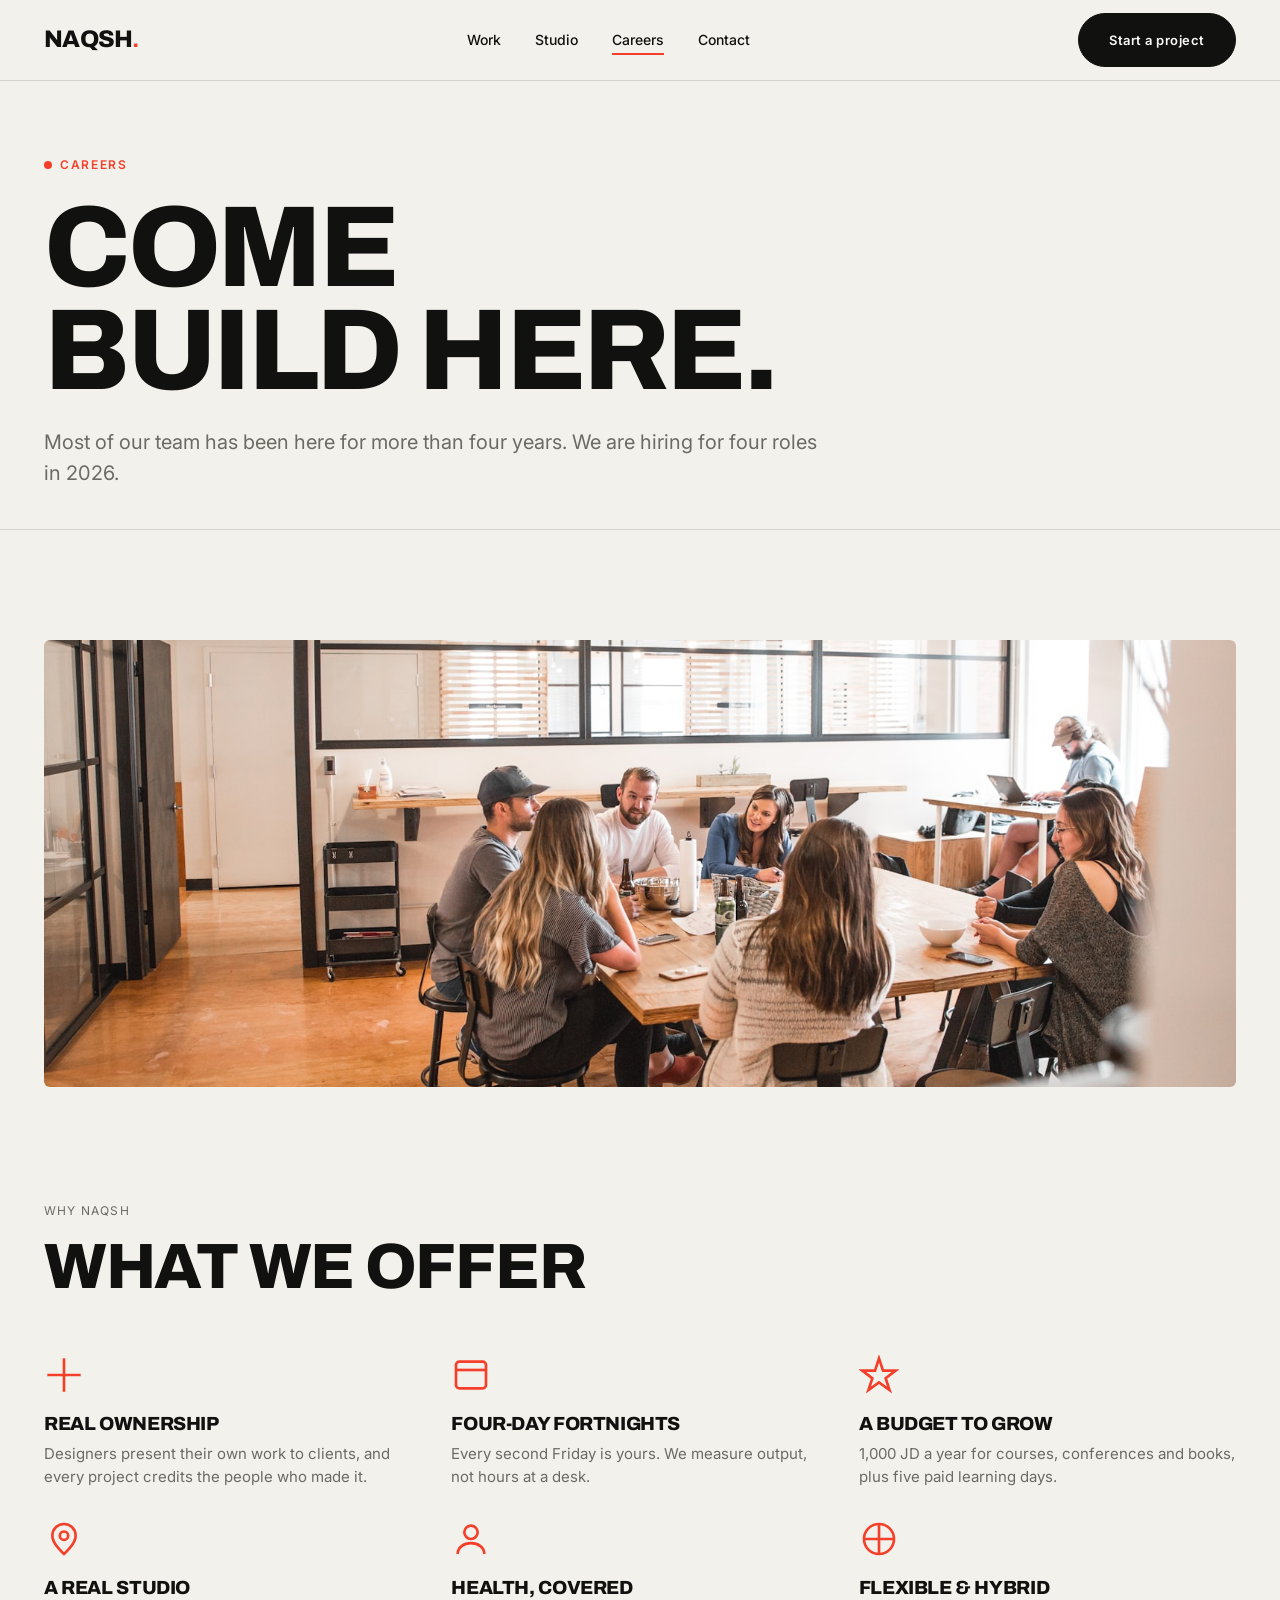
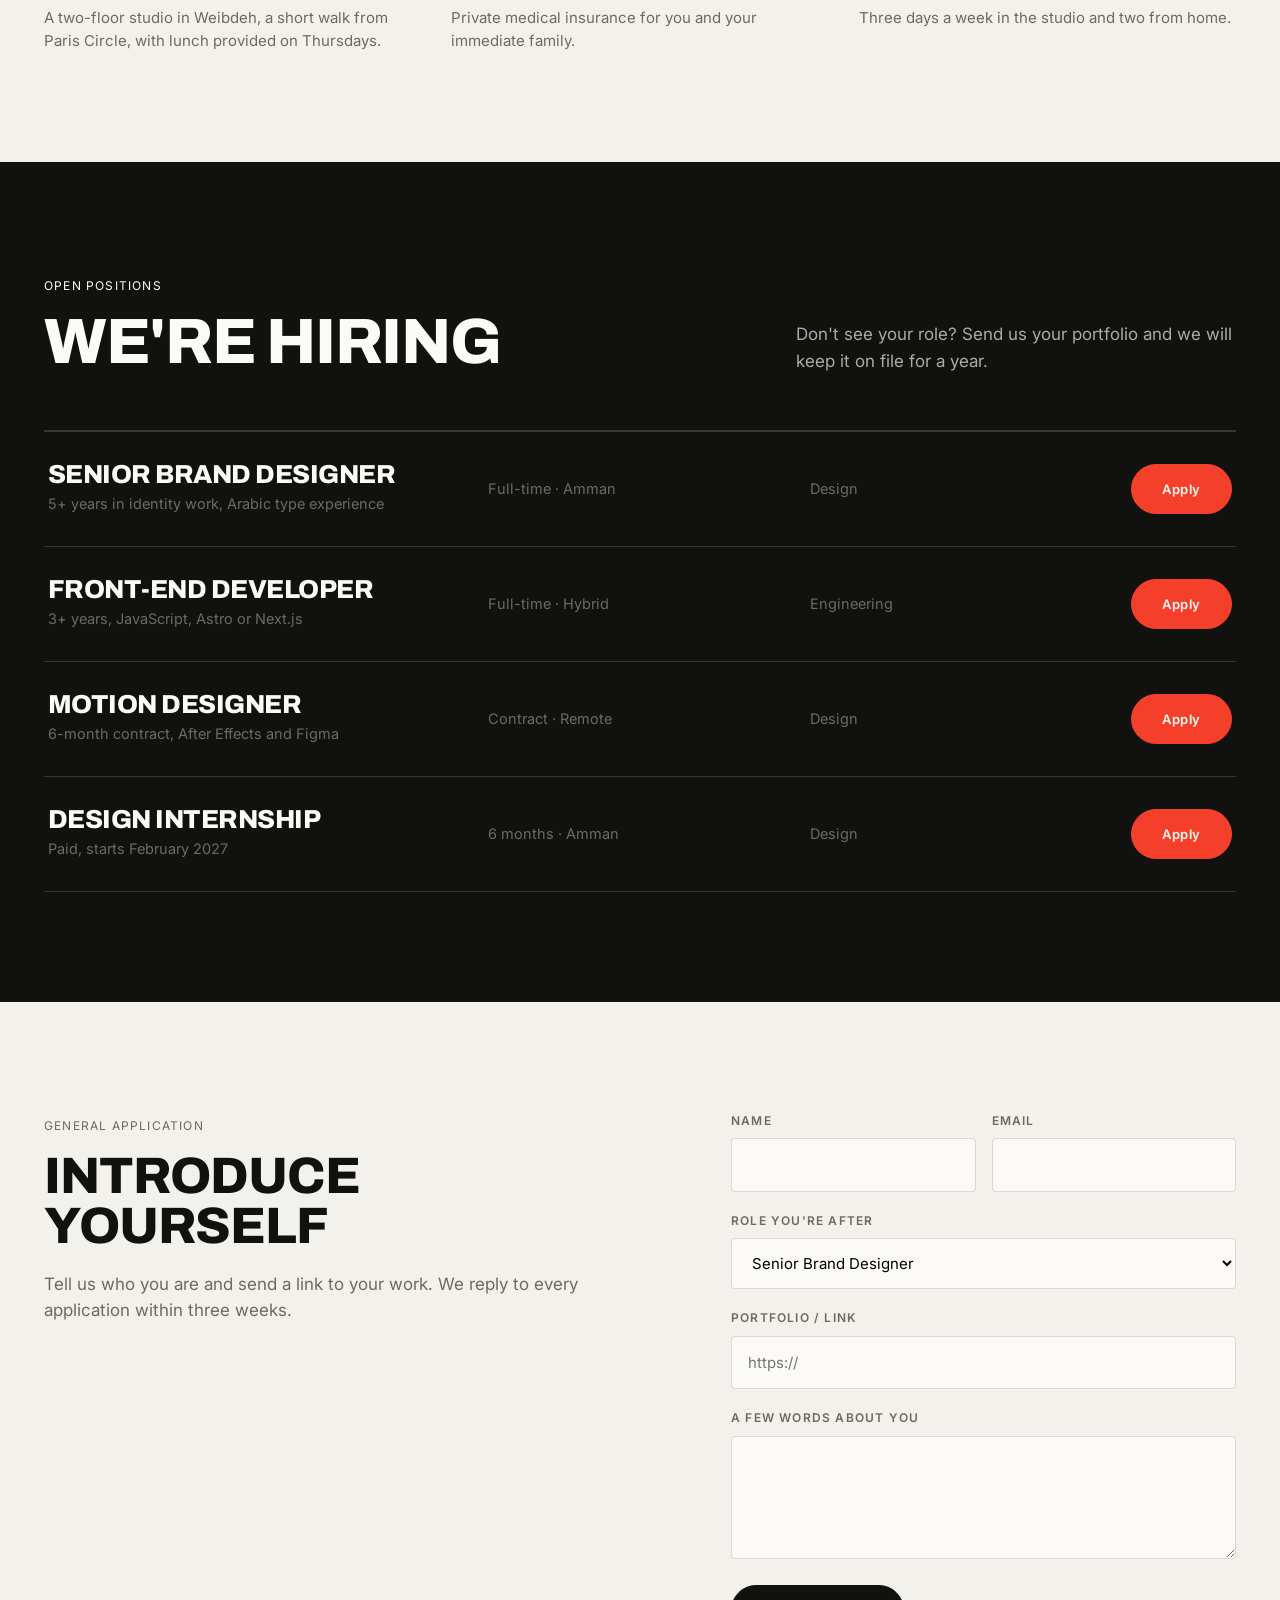
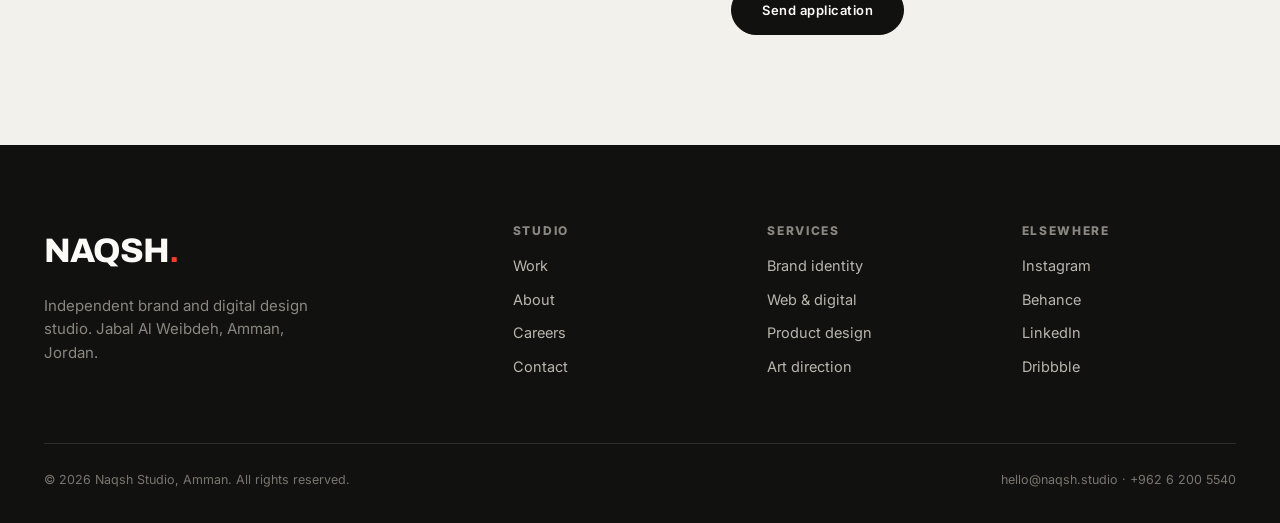
==== commit 340426cd: "Rewrite copy to read as a real business; replace placeholder links and content Co-Authored-By: Claud" ====
--- a/careers.html
+++ b/careers.html
@@ -25,7 +25,7 @@
   <div class="wrap">
     <span class="eyebrow">Careers</span>
     <h1 class="display">Come<br>build here.</h1>
-    <p class="lede">We hire slowly and keep people for years. If you care about craft, want real ownership of your work, and would rather do a few things brilliantly than many things fine - read on.</p>
+    <p class="lede">Most of our team has been here for more than four years. We are hiring for four roles in 2026.</p>
   </div>
 </div>
 
@@ -40,12 +40,12 @@
   <div class="wrap">
     <div class="sec-head"><div><span class="mono" data-r>Why Naqsh</span><h2 data-r style="margin-top:14px">What we offer</h2></div></div>
     <div class="perks">
-      <div class="perk" data-r><svg class="ic" viewBox="0 0 24 24" fill="none" stroke="currentColor" stroke-width="1.6"><path d="M12 2v20M2 12h20"/></svg><h3>Real ownership</h3><p>You'll lead projects, talk to clients, and see your name on work that ships. No hiding behind a hierarchy.</p></div>
+      <div class="perk" data-r><svg class="ic" viewBox="0 0 24 24" fill="none" stroke="currentColor" stroke-width="1.6"><path d="M12 2v20M2 12h20"/></svg><h3>Real ownership</h3><p>Designers present their own work to clients, and every project credits the people who made it.</p></div>
       <div class="perk" data-r><svg class="ic" viewBox="0 0 24 24" fill="none" stroke="currentColor" stroke-width="1.6"><rect x="3" y="4" width="18" height="16" rx="2"/><path d="M3 9h18"/></svg><h3>Four-day fortnights</h3><p>Every second Friday is yours. We measure output, not hours at a desk.</p></div>
-      <div class="perk" data-r><svg class="ic" viewBox="0 0 24 24" fill="none" stroke="currentColor" stroke-width="1.6"><path d="M12 2l2.4 7.4H22l-6 4.5 2.3 7.1-6.3-4.6L5.7 21 8 14 2 9.4h7.6z"/></svg><h3>A budget to grow</h3><p>A yearly learning budget for courses, conferences and tools - plus time to actually use it.</p></div>
-      <div class="perk" data-r><svg class="ic" viewBox="0 0 24 24" fill="none" stroke="currentColor" stroke-width="1.6"><path d="M12 21s-7-6-7-11a7 7 0 0 1 14 0c0 5-7 11-7 11z"/><circle cx="12" cy="10" r="2.5"/></svg><h3>A real studio</h3><p>A beautiful space in Weibdeh, good coffee, better people, and a dog called Pixel.</p></div>
-      <div class="perk" data-r><svg class="ic" viewBox="0 0 24 24" fill="none" stroke="currentColor" stroke-width="1.6"><circle cx="12" cy="8" r="4"/><path d="M4 21c0-4 3.6-6.5 8-6.5s8 2.5 8 6.5"/></svg><h3>Health, covered</h3><p>Private medical cover for you, and support for the things that matter outside work too.</p></div>
-      <div class="perk" data-r><svg class="ic" viewBox="0 0 24 24" fill="none" stroke="currentColor" stroke-width="1.6"><path d="M3 12h18M12 3v18"/><circle cx="12" cy="12" r="9"/></svg><h3>Flexible & hybrid</h3><p>Three days in the studio, two wherever you do your best work. We trust adults to manage their time.</p></div>
+      <div class="perk" data-r><svg class="ic" viewBox="0 0 24 24" fill="none" stroke="currentColor" stroke-width="1.6"><path d="M12 2l2.4 7.4H22l-6 4.5 2.3 7.1-6.3-4.6L5.7 21 8 14 2 9.4h7.6z"/></svg><h3>A budget to grow</h3><p>1,000 JD a year for courses, conferences and books, plus five paid learning days.</p></div>
+      <div class="perk" data-r><svg class="ic" viewBox="0 0 24 24" fill="none" stroke="currentColor" stroke-width="1.6"><path d="M12 21s-7-6-7-11a7 7 0 0 1 14 0c0 5-7 11-7 11z"/><circle cx="12" cy="10" r="2.5"/></svg><h3>A real studio</h3><p>A two-floor studio in Weibdeh, a short walk from Paris Circle, with lunch provided on Thursdays.</p></div>
+      <div class="perk" data-r><svg class="ic" viewBox="0 0 24 24" fill="none" stroke="currentColor" stroke-width="1.6"><circle cx="12" cy="8" r="4"/><path d="M4 21c0-4 3.6-6.5 8-6.5s8 2.5 8 6.5"/></svg><h3>Health, covered</h3><p>Private medical insurance for you and your immediate family.</p></div>
+      <div class="perk" data-r><svg class="ic" viewBox="0 0 24 24" fill="none" stroke="currentColor" stroke-width="1.6"><path d="M3 12h18M12 3v18"/><circle cx="12" cy="12" r="9"/></svg><h3>Flexible &amp; hybrid</h3><p>Three days a week in the studio and two from home.</p></div>
     </div>
   </div>
 </section>
@@ -53,37 +53,37 @@
 <!-- OPEN ROLES -->
 <section class="serv">
   <div class="wrap">
-    <div class="sec-head"><div><span class="mono" data-r>Open positions</span><h2 data-r style="margin-top:14px">We're hiring</h2></div><p data-r style="color:rgba(251,250,247,.66)">Don't see your role? Send us your portfolio anyway - we keep good people in mind.</p></div>
+    <div class="sec-head"><div><span class="mono" data-r>Open positions</span><h2 data-r style="margin-top:14px">We're hiring</h2></div><p data-r style="color:rgba(251,250,247,.66)">Don't see your role? Send us your portfolio and we will keep it on file for a year.</p></div>
     <div style="border-top:1px solid rgba(251,250,247,.16)">
-      <div class="job" data-r style="border-color:rgba(251,250,247,.16)"><div><h3>Senior Brand Designer</h3></div><div class="d">Full-time · Amman</div><div class="d">Design</div><button class="btn" data-apply style="background:var(--red);border-color:var(--red)">Apply</button></div>
-      <div class="job" data-r style="border-color:rgba(251,250,247,.16)"><div><h3>Front-end Developer</h3></div><div class="d">Full-time · Hybrid</div><div class="d">Engineering</div><button class="btn" data-apply style="background:var(--red);border-color:var(--red)">Apply</button></div>
-      <div class="job" data-r style="border-color:rgba(251,250,247,.16)"><div><h3>Motion Designer</h3></div><div class="d">Contract · Remote</div><div class="d">Design</div><button class="btn" data-apply style="background:var(--red);border-color:var(--red)">Apply</button></div>
-      <div class="job" data-r style="border-color:rgba(251,250,247,.16);border-bottom:1px solid rgba(251,250,247,.16)"><div><h3>Design Internship</h3></div><div class="d">6 months · Amman</div><div class="d">Design</div><button class="btn" data-apply style="background:var(--red);border-color:var(--red)">Apply</button></div>
+      <div class="job" data-r style="border-color:rgba(251,250,247,.16)"><div><h3>Senior Brand Designer</h3><p class="d" style="margin-top:6px">5+ years in identity work, Arabic type experience</p></div><div class="d">Full-time · Amman</div><div class="d">Design</div><button class="btn" data-apply="Senior Brand Designer" style="background:var(--red);border-color:var(--red)">Apply</button></div>
+      <div class="job" data-r style="border-color:rgba(251,250,247,.16)"><div><h3>Front-end Developer</h3><p class="d" style="margin-top:6px">3+ years, JavaScript, Astro or Next.js</p></div><div class="d">Full-time · Hybrid</div><div class="d">Engineering</div><button class="btn" data-apply="Front-end Developer" style="background:var(--red);border-color:var(--red)">Apply</button></div>
+      <div class="job" data-r style="border-color:rgba(251,250,247,.16)"><div><h3>Motion Designer</h3><p class="d" style="margin-top:6px">6-month contract, After Effects and Figma</p></div><div class="d">Contract · Remote</div><div class="d">Design</div><button class="btn" data-apply="Motion Designer" style="background:var(--red);border-color:var(--red)">Apply</button></div>
+      <div class="job" data-r style="border-color:rgba(251,250,247,.16);border-bottom:1px solid rgba(251,250,247,.16)"><div><h3>Design Internship</h3><p class="d" style="margin-top:6px">Paid, starts February 2027</p></div><div class="d">6 months · Amman</div><div class="d">Design</div><button class="btn" data-apply="Design Internship" style="background:var(--red);border-color:var(--red)">Apply</button></div>
     </div>
   </div>
 </section>
 
 <!-- APPLY -->
-<section>
+<section id="apply">
   <div class="wrap cgrid">
     <div data-r>
       <span class="mono">General application</span>
       <h2 style="font-size:clamp(30px,4vw,52px);text-transform:uppercase;margin:14px 0 20px">Introduce<br>yourself</h2>
-      <p style="color:var(--grey);font-size:17px">Tell us who you are and leave a link to your work. We read everything, and we reply to everyone - even when it's a no.</p>
+      <p style="color:var(--grey);font-size:17px">Tell us who you are and send a link to your work. We reply to every application within three weeks.</p>
     </div>
     <div data-r>
-      <form data-form>
+      <form data-form id="apply-form">
         <div style="display:grid;grid-template-columns:1fr 1fr;gap:16px">
           <div class="field"><label>Name</label><input type="text" required></div>
           <div class="field"><label>Email</label><input type="email" required></div>
         </div>
         <div class="field"><label>Role you're after</label>
-          <select><option>Senior Brand Designer</option><option>Front-end Developer</option><option>Motion Designer</option><option>Design Internship</option><option>Something else</option></select>
+          <select data-role-select><option>Senior Brand Designer</option><option>Front-end Developer</option><option>Motion Designer</option><option>Design Internship</option><option>Something else</option></select>
         </div>
         <div class="field"><label>Portfolio / link</label><input type="url" placeholder="https://"></div>
         <div class="field"><label>A few words about you</label><textarea rows="4"></textarea></div>
         <button class="btn" type="submit">Send application</button>
-        <p data-note style="display:none;color:var(--red);margin-top:14px;font-weight:600">Thanks - we've got it, and we'll be in touch soon.</p>
+        <p data-note style="display:none;color:var(--red);margin-top:14px;font-weight:600">Thank you. We have received your application.</p>
       </form>
     </div>
   </div>
@@ -94,7 +94,7 @@
     <div class="foot-top">
       <div class="foot-brand"><span class="brand-word">Naqsh<b style="color:var(--red)">.</b></span><p>Independent brand and digital design studio. Jabal Al Weibdeh, Amman, Jordan.</p></div>
       <div class="foot-col"><h4>Studio</h4><a href="work.html">Work</a><a href="studio.html">About</a><a href="careers.html">Careers</a><a href="contact.html">Contact</a></div>
-      <div class="foot-col"><h4>Services</h4><a href="work.html">Brand identity</a><a href="work.html">Web & digital</a><a href="work.html">Product design</a><a href="work.html">Art direction</a></div>
+      <div class="foot-col"><h4>Services</h4><a href="work.html">Brand identity</a><a href="work.html">Web &amp; digital</a><a href="work.html">Product design</a><a href="work.html">Art direction</a></div>
       <div class="foot-col"><h4>Elsewhere</h4><a href="https://instagram.com/naqsh.studio" target="_blank" rel="noopener">Instagram</a><a href="https://behance.net/naqshstudio" target="_blank" rel="noopener">Behance</a><a href="https://linkedin.com/company/naqsh-studio" target="_blank" rel="noopener">LinkedIn</a><a href="https://dribbble.com/naqshstudio" target="_blank" rel="noopener">Dribbble</a></div>
     </div>
     <div class="foot-bottom"><span>© <span data-year>2026</span> Naqsh Studio, Amman. All rights reserved.</span><span>hello@naqsh.studio · +962 6 200 5540</span></div>
--- a/assets/css/style.css
+++ b/assets/css/style.css
@@ -1,4 +1,4 @@
-/* Naqsh — brand & digital design studio. Design system. */
+/* Naqsh: brand & digital design studio. Design system. */
 :root{
   --bg:#f3f1ec; --paper:#fbfaf7; --ink:#111110; --red:#f4402a; --grey:#6d6a63;
   --line:rgba(17,17,16,.14); --soft:#e6e3db;
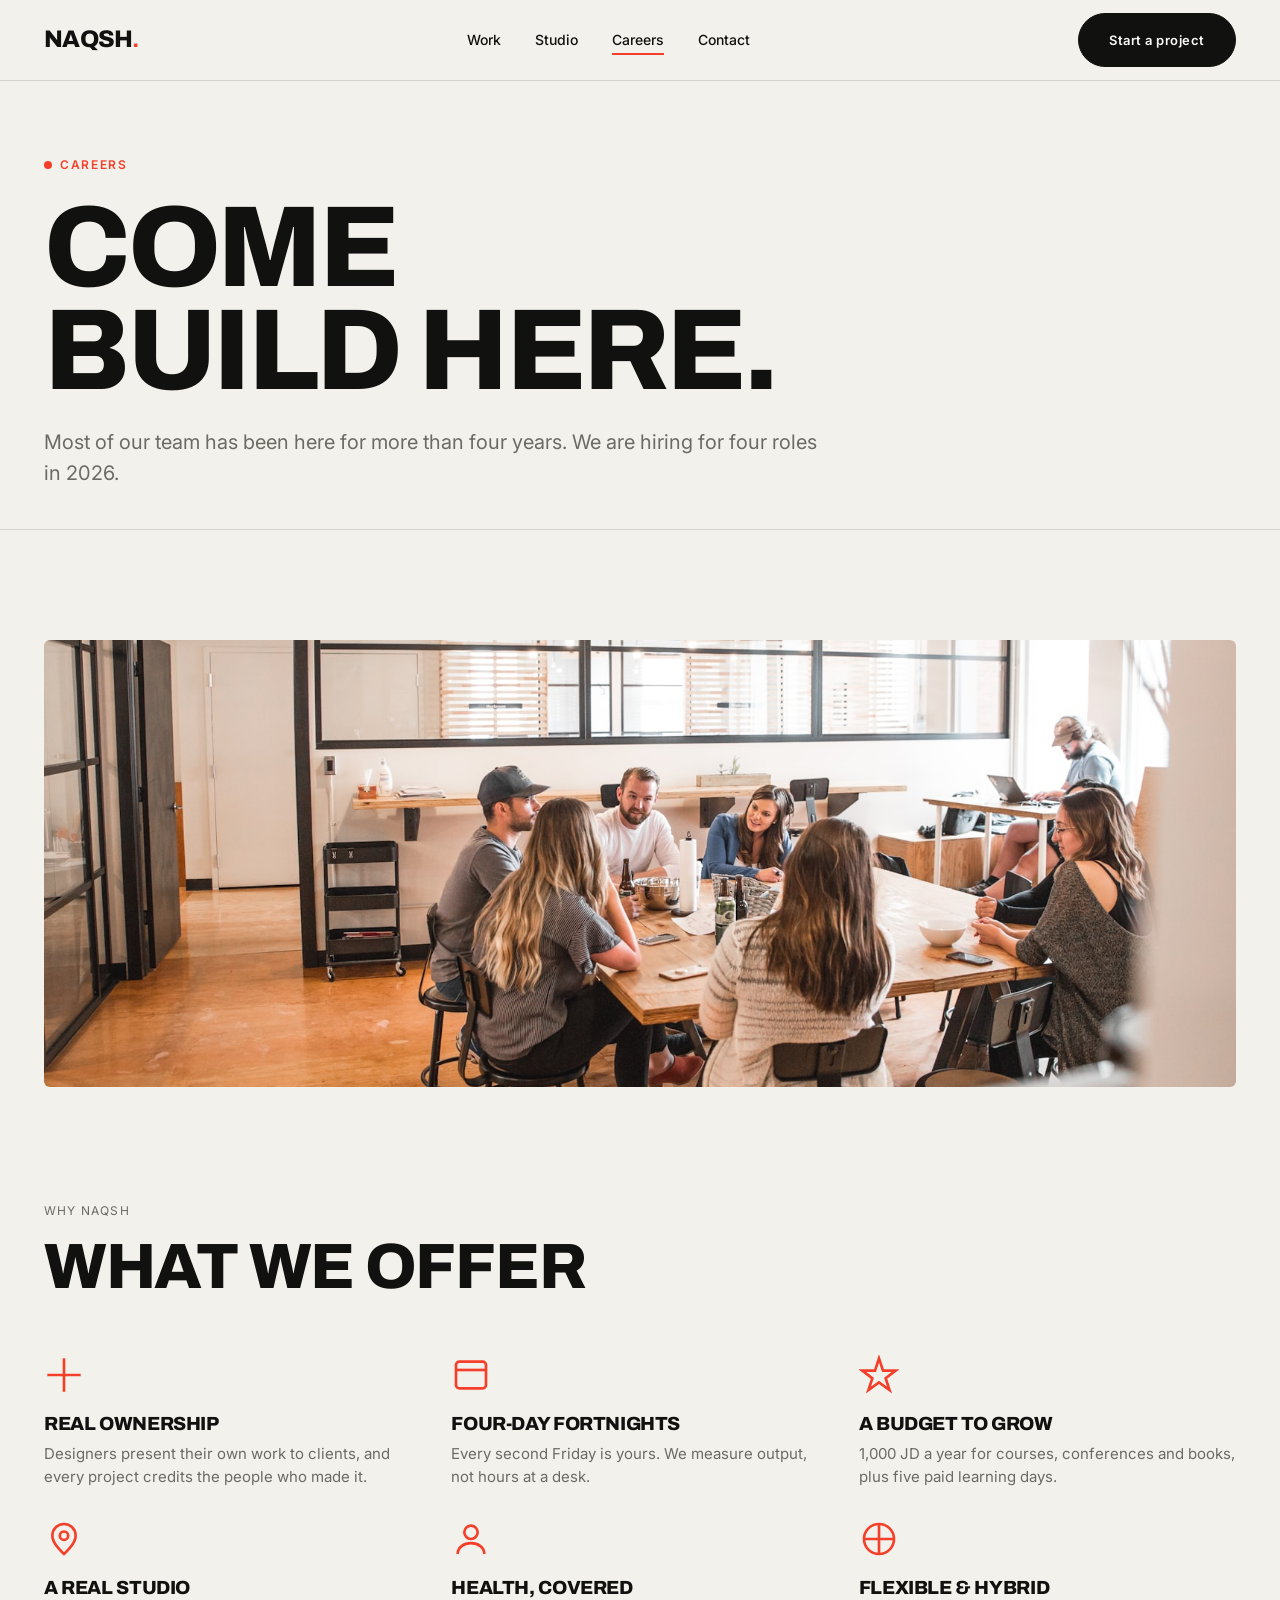
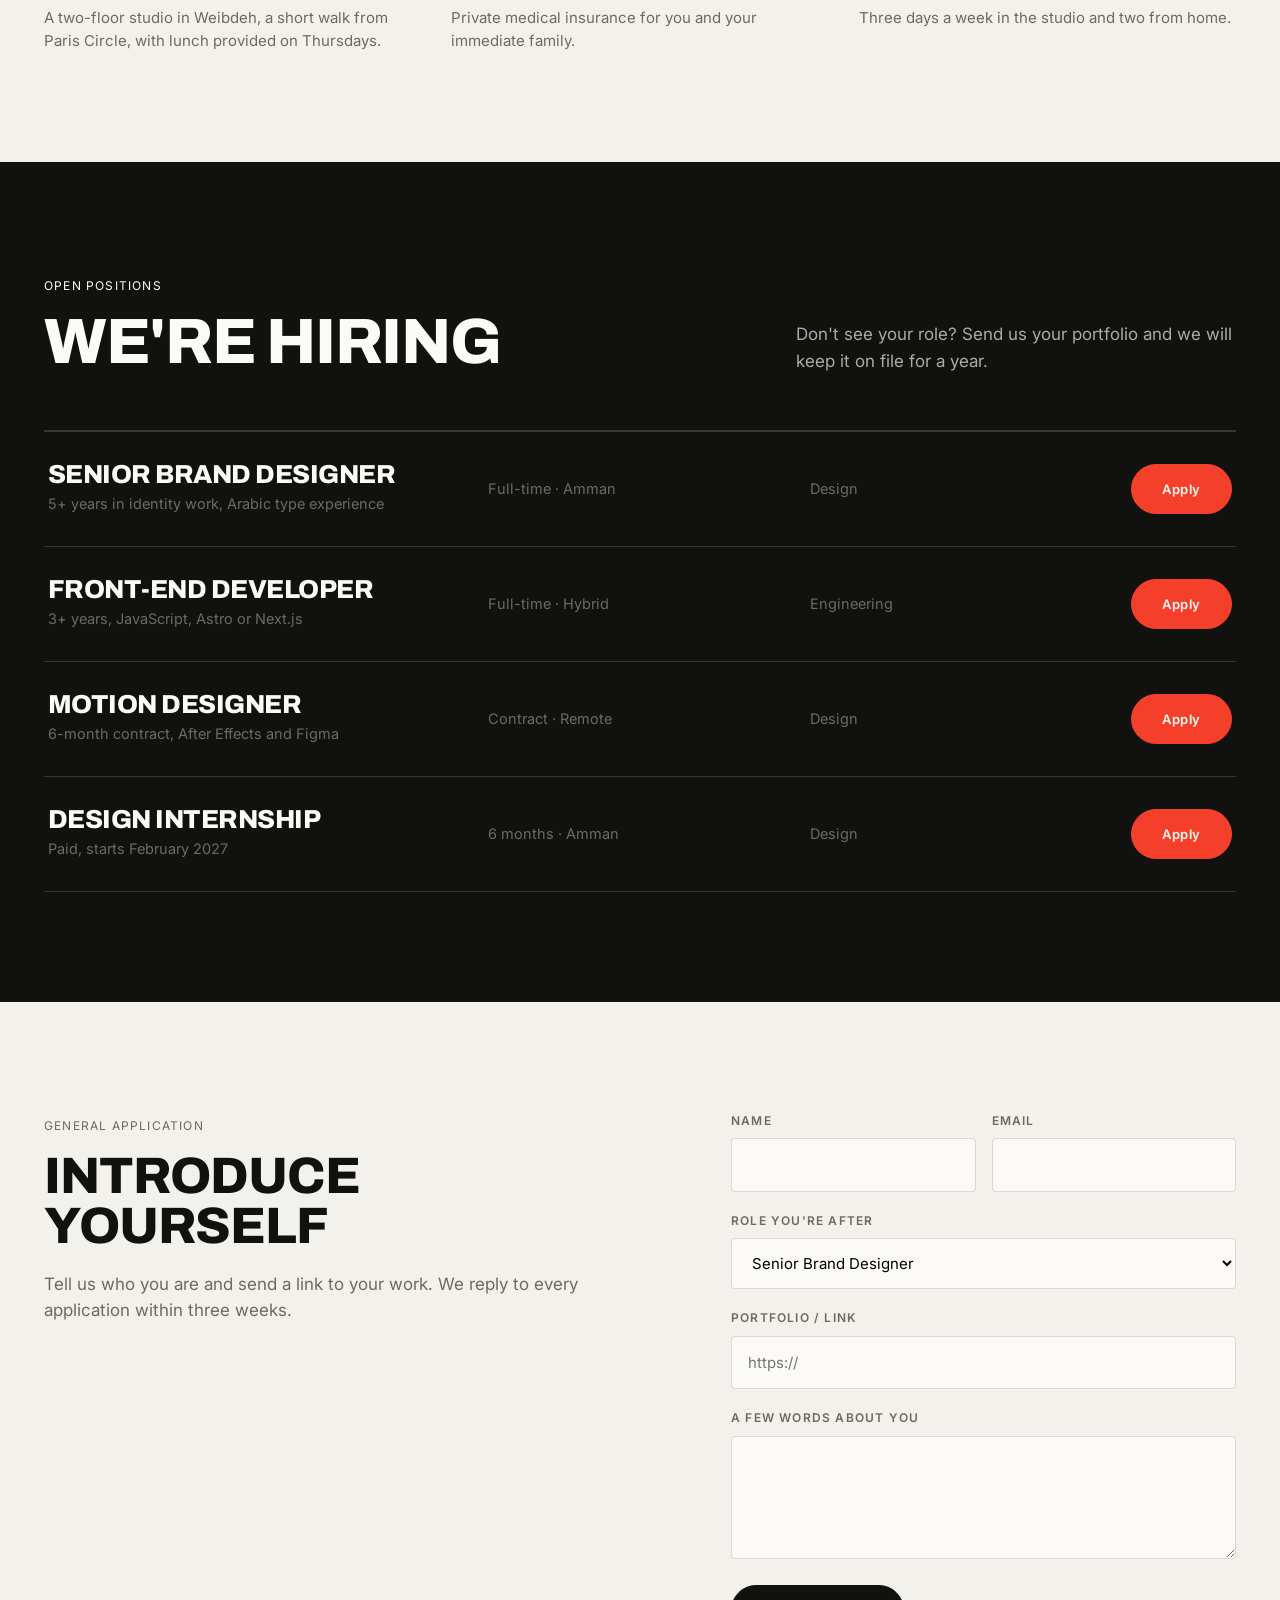
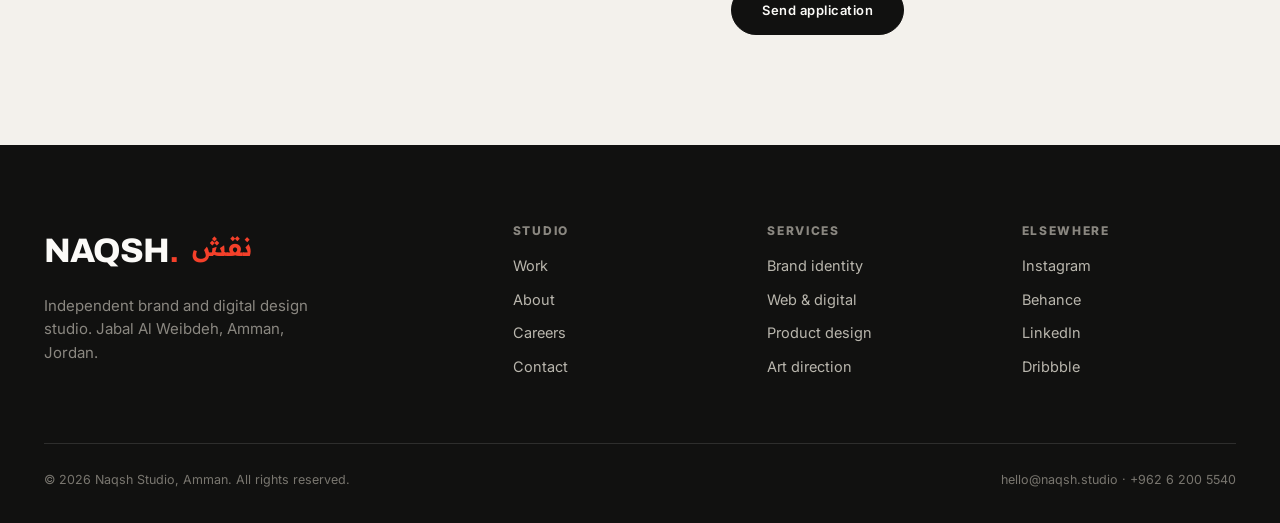
==== commit 8a4db851: "Naqsh: real portfolio work and case studies - Design identities for all eight client projects (bilin" ====
--- a/careers.html
+++ b/careers.html
@@ -8,8 +8,8 @@
 <link rel="icon" href="assets/favicon.svg" type="image/svg+xml">
 <link rel="preconnect" href="https://fonts.googleapis.com">
 <link rel="preconnect" href="https://fonts.gstatic.com" crossorigin>
-<link href="https://fonts.googleapis.com/css2?family=Archivo:wght@600;700;800;900&family=Inter:wght@400;500;600&display=swap" rel="stylesheet">
-<link rel="stylesheet" href="assets/css/style.css">
+<link href="https://fonts.googleapis.com/css2?family=Archivo:wght@600;700;800;900&family=Inter:wght@400;500;600&family=Readex+Pro:wght@400;600&display=swap" rel="stylesheet">
+<link rel="stylesheet" href="assets/css/style.css?v=3">
 </head>
 <body>
 <header>
@@ -92,7 +92,7 @@
 <footer>
   <div class="wrap">
     <div class="foot-top">
-      <div class="foot-brand"><span class="brand-word">Naqsh<b style="color:var(--red)">.</b></span><p>Independent brand and digital design studio. Jabal Al Weibdeh, Amman, Jordan.</p></div>
+      <div class="foot-brand"><span class="brand-word">Naqsh<b style="color:var(--red)">.</b></span><span class="brand-ar" lang="ar" dir="rtl">نقش</span><p>Independent brand and digital design studio. Jabal Al Weibdeh, Amman, Jordan.</p></div>
       <div class="foot-col"><h4>Studio</h4><a href="work.html">Work</a><a href="studio.html">About</a><a href="careers.html">Careers</a><a href="contact.html">Contact</a></div>
       <div class="foot-col"><h4>Services</h4><a href="work.html">Brand identity</a><a href="work.html">Web &amp; digital</a><a href="work.html">Product design</a><a href="work.html">Art direction</a></div>
       <div class="foot-col"><h4>Elsewhere</h4><a href="https://instagram.com/naqsh.studio" target="_blank" rel="noopener">Instagram</a><a href="https://behance.net/naqshstudio" target="_blank" rel="noopener">Behance</a><a href="https://linkedin.com/company/naqsh-studio" target="_blank" rel="noopener">LinkedIn</a><a href="https://dribbble.com/naqshstudio" target="_blank" rel="noopener">Dribbble</a></div>
@@ -100,6 +100,6 @@
     <div class="foot-bottom"><span>© <span data-year>2026</span> Naqsh Studio, Amman. All rights reserved.</span><span>hello@naqsh.studio · +962 6 200 5540</span></div>
   </div>
 </footer>
-<script src="assets/js/main.js"></script>
+<script src="assets/js/main.js?v=3"></script>
 </body>
 </html>
--- a/assets/css/style.css
+++ b/assets/css/style.css
@@ -172,3 +172,67 @@
   .team-grid,.perks,.foot-top{grid-template-columns:1fr}
   .mobile-open .nav-links{display:flex;position:absolute;top:80px;left:0;right:0;flex-direction:column;background:var(--bg);padding:24px 22px;gap:18px;border-bottom:1px solid var(--line)}
 }
+
+/* case study pages */
+.case-hero{padding:56px 0 64px}
+.case-back{display:inline-block;margin-bottom:34px;transition:color .3s}
+.case-back:hover{color:var(--red)}
+.case-title{display:flex;align-items:flex-end;justify-content:space-between;gap:30px;flex-wrap:wrap}
+.case-title h1{font-size:clamp(46px,8.5vw,128px);margin:0}
+.case-ar{font-family:"Readex Pro",var(--sans);font-weight:600;font-size:clamp(36px,5vw,72px);color:var(--red);line-height:1.2}
+.case-hero .lede{font-size:clamp(19px,2vw,24px);color:var(--ink);max-width:48ch;margin-top:30px}
+.case-meta{display:grid;grid-template-columns:repeat(4,1fr);gap:30px;margin-top:56px;padding-top:28px;border-top:1px solid var(--line)}
+.case-meta dt{font-size:12px;font-weight:600;letter-spacing:.1em;text-transform:uppercase;color:var(--grey);margin-bottom:10px}
+.case-meta dd{font-size:15.5px;line-height:1.6}
+.case-media{padding:0 0 44px}
+.case-media.first{padding-top:56px}
+.case-media img{width:100%;border-radius:6px;background:var(--soft)}
+.case-media figcaption{margin-top:14px}
+.case-text{padding:76px 0 100px}
+.case-cols{display:grid;grid-template-columns:1fr 1fr;gap:70px}
+.case-cols .mono{display:block;color:var(--red);margin-bottom:18px}
+.case-cols p{font-size:19px;line-height:1.65}
+.case-stats{padding:40px 0 90px}
+.case-quote{padding:80px 0 120px}
+.case-quote blockquote{font-family:var(--disp);font-weight:800;font-size:clamp(28px,4vw,54px);line-height:1.08;text-transform:uppercase;letter-spacing:-.02em}
+.case-quote .mono{margin-top:26px}
+.case-next{display:block;background:var(--ink);color:var(--paper);padding:80px 0;overflow:hidden}
+.case-next .mono{color:#8a8780}
+.case-next-row{display:flex;align-items:center;justify-content:space-between;gap:40px;margin-top:18px}
+.case-next h2{font-size:clamp(40px,7vw,104px);transition:color .4s var(--ease)}
+.case-next img{width:min(360px,36%);aspect-ratio:4/3;object-fit:cover;border-radius:4px;transition:transform .8s var(--ease)}
+.case-next:hover h2{color:var(--red)}
+.case-next:hover img{transform:scale(1.04) rotate(-1.5deg)}
+.wcard a.wcard-link{display:block}
+.team-grid{grid-template-columns:repeat(3,1fr)}
+@media(max-width:1000px){
+  .case-meta{grid-template-columns:1fr 1fr}
+  .case-cols{grid-template-columns:1fr;gap:40px}
+  .team-grid{grid-template-columns:repeat(2,1fr)}
+}
+@media(max-width:640px){
+  .case-next-row{flex-direction:column;align-items:flex-start}
+  .case-next img{width:100%}
+  .team-grid{grid-template-columns:1fr}
+}
+
+/* expandable capability rows */
+.srow-x{cursor:pointer}
+.srow-x .plus{transition:transform .45s var(--ease)}
+.srow-x.open .plus{transform:rotate(45deg)}
+.srow-more{grid-column:2/-1;display:grid;grid-template-rows:0fr;transition:grid-template-rows .55s var(--ease)}
+.srow-more>div{overflow:hidden}
+.srow-x.open .srow-more{grid-template-rows:1fr}
+.srow-more ul{list-style:none;display:flex;flex-wrap:wrap;gap:10px;padding-top:6px}
+.srow-more li{border:1px solid rgba(251,250,247,.22);border-radius:100px;padding:8px 16px;font-size:14px;color:rgba(251,250,247,.85)}
+.srow-cases{display:flex;flex-wrap:wrap;align-items:center;gap:18px;margin-top:18px;font-size:14px;color:rgba(251,250,247,.55)}
+.srow-cases a{color:var(--paper);border-bottom:1.5px solid var(--red);padding-bottom:2px}
+.srow-cases a:hover{color:var(--red)}
+.srow-x:focus-visible{outline:2px solid var(--red);outline-offset:4px}
+@media(max-width:1000px){.srow-more{grid-column:1/-1}}
+.brand-ar{display:inline-block;margin-left:14px;font-family:"Readex Pro",var(--sans);font-weight:600;font-size:26px;color:var(--red);vertical-align:6px}
+.hero-ar{font-family:"Readex Pro",var(--sans);font-weight:600;font-size:15px;letter-spacing:0;color:var(--red)}
+/* covers put the client lockup top-left, so the index badge sits top-right */
+.wcard-media .idx{left:auto;right:16px}
+.case-stats .stats{grid-template-columns:repeat(3,1fr)}
+@media(max-width:640px){.case-stats .stats{grid-template-columns:1fr 1fr}}
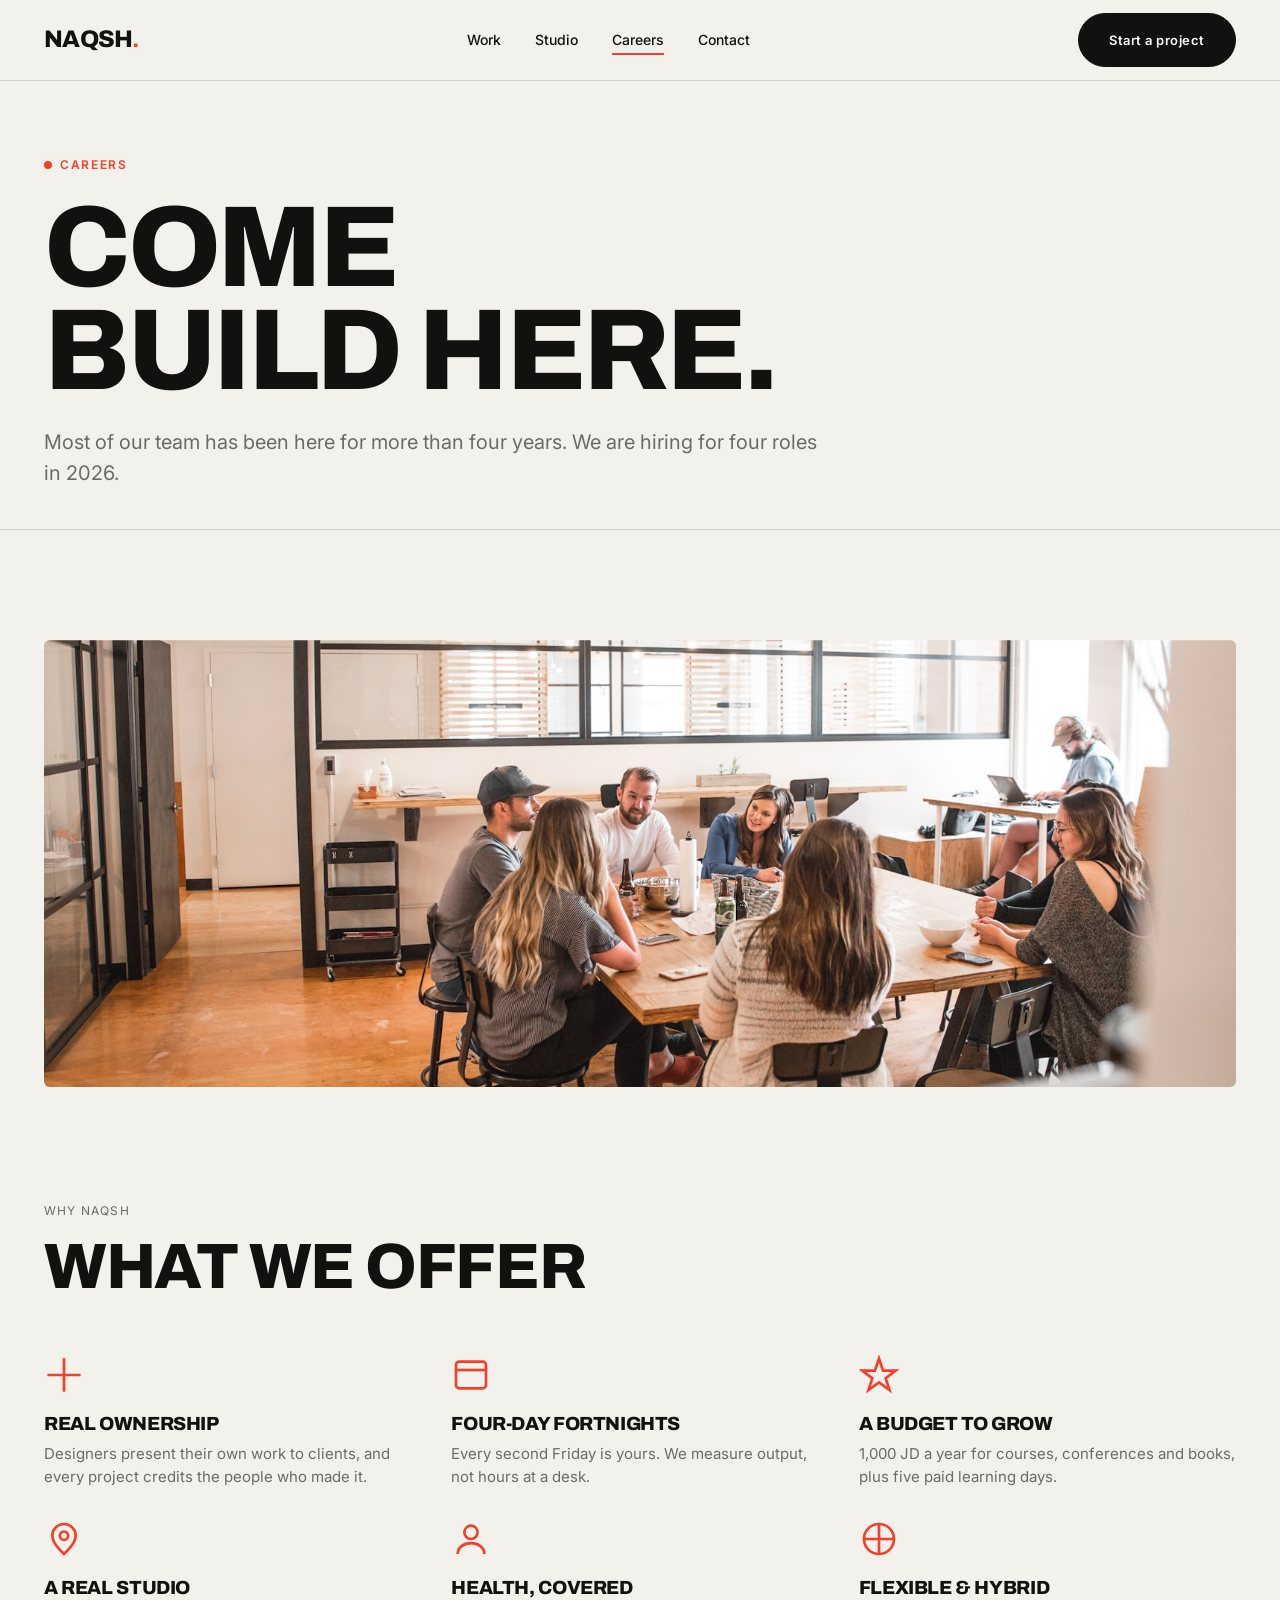
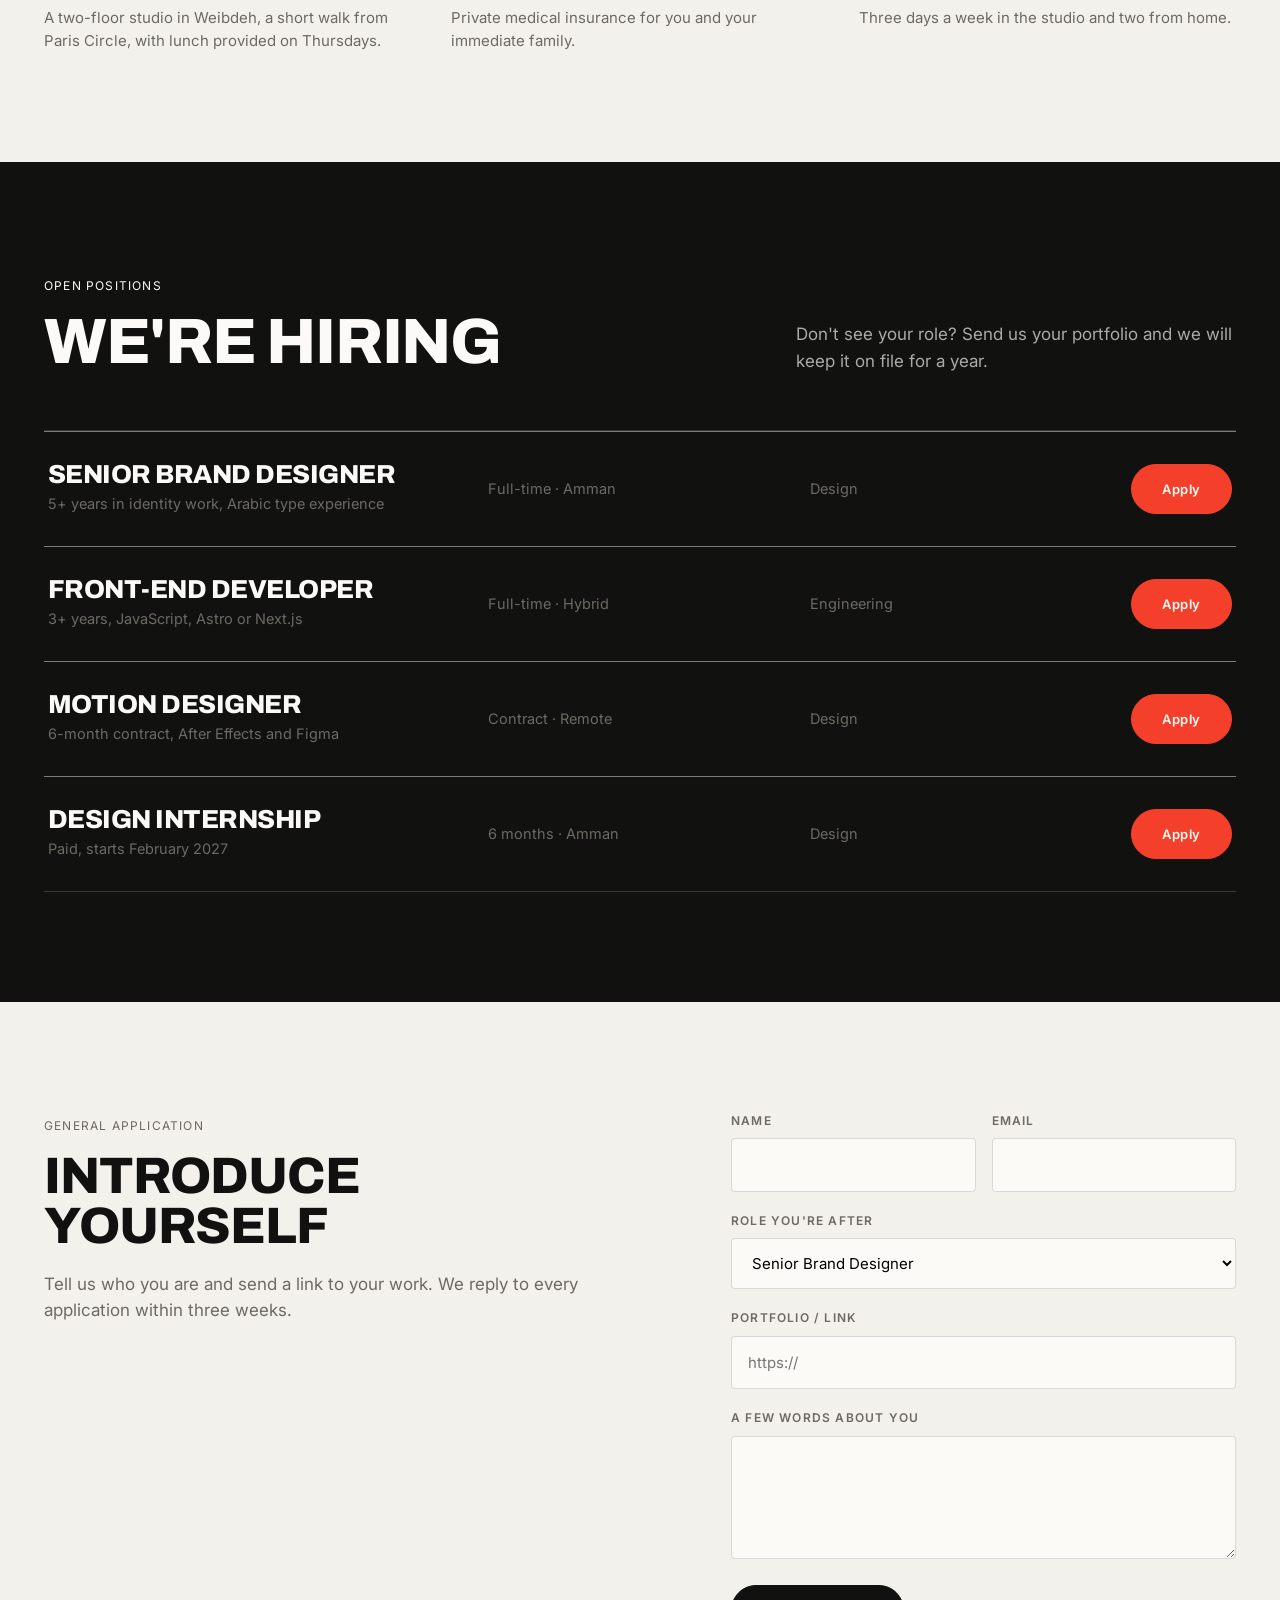
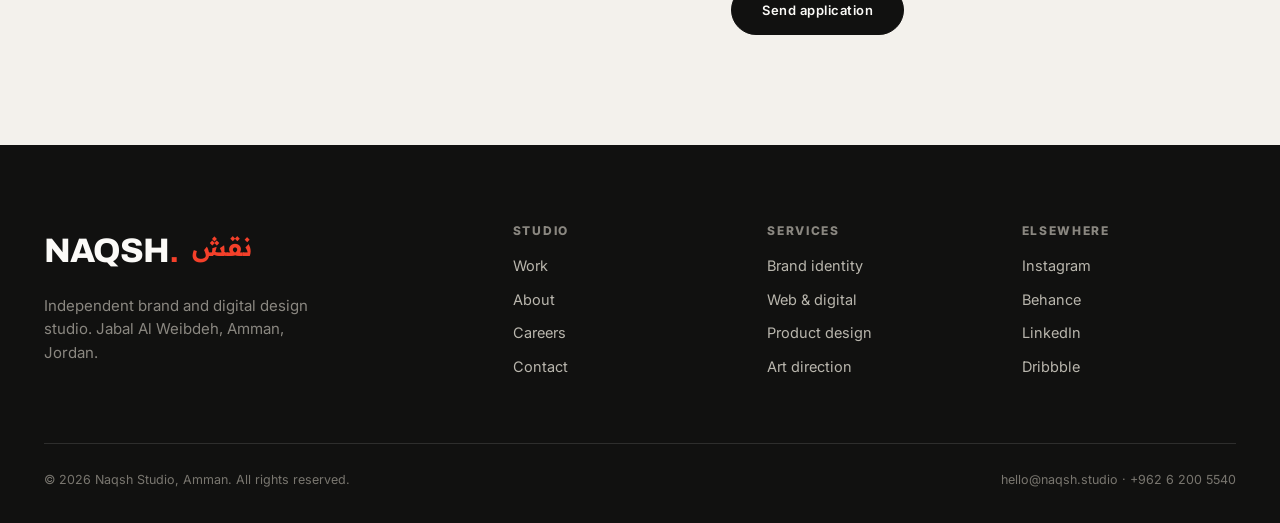
==== commit 1dc2cdd3: "Naqsh: vary the motion by element instead of one fade-up everywhere Headings rise word by word, the " ====
--- a/careers.html
+++ b/careers.html
@@ -9,7 +9,7 @@
 <link rel="preconnect" href="https://fonts.googleapis.com">
 <link rel="preconnect" href="https://fonts.gstatic.com" crossorigin>
 <link href="https://fonts.googleapis.com/css2?family=Archivo:wght@600;700;800;900&family=Inter:wght@400;500;600&family=Readex+Pro:wght@400;600&display=swap" rel="stylesheet">
-<link rel="stylesheet" href="assets/css/style.css?v=3">
+<link rel="stylesheet" href="assets/css/style.css?v=4">
 </head>
 <body>
 <header>
@@ -100,6 +100,6 @@
     <div class="foot-bottom"><span>© <span data-year>2026</span> Naqsh Studio, Amman. All rights reserved.</span><span>hello@naqsh.studio · +962 6 200 5540</span></div>
   </div>
 </footer>
-<script src="assets/js/main.js?v=3"></script>
+<script src="assets/js/main.js?v=4"></script>
 </body>
 </html>
--- a/assets/css/style.css
+++ b/assets/css/style.css
@@ -153,6 +153,35 @@
 
 [data-r]{opacity:0;transform:translateY(28px);transition:opacity .9s var(--ease),transform .9s var(--ease)}
 [data-r].in{opacity:1;transform:none}
+
+/* motion kinds (set by main.js); each replaces the generic reveal above */
+[data-r][data-m]{opacity:1;transform:none;transition:none}
+[data-m="fade"]{opacity:0!important;transform:translateY(12px)!important;transition:opacity .8s var(--ease) var(--d),transform .8s var(--ease) var(--d)!important}
+[data-m="fade"].in{opacity:1!important;transform:none!important}
+[data-m="slide"]{opacity:0!important;transform:translateX(-16px)!important;transition:opacity .7s var(--ease) var(--d),transform .7s var(--ease) var(--d)!important}
+[data-m="slide"].in{opacity:1!important;transform:none!important}
+.wi-o{display:inline-block;overflow:hidden;vertical-align:top;padding:.06em 0 .1em;margin:-.06em 0 -.1em}
+.wi{display:inline-block;transform:translateY(115%);transition:transform 1s var(--ease)}
+[data-m="words"].in .wi{transform:none}
+.iw{opacity:.13;transition:opacity .4s ease}
+.iw.on{opacity:1}
+[data-m="clip"] .wcard-media,[data-m="clip"] .m-media{clip-path:inset(100% 0 0 0);transition:clip-path 1.2s var(--ease) var(--d)}
+[data-m="clip"].in .wcard-media,[data-m="clip"].in .m-media{clip-path:inset(0 0 0 0)}
+[data-m="clip"] .wcard-head,[data-m="clip"] .tags,[data-m="clip"] .wcard-link>p,[data-m="clip"]>h3,[data-m="clip"]>p{opacity:0;transform:translateY(10px);transition:opacity .7s var(--ease),transform .7s var(--ease);transition-delay:calc(var(--d) + .4s)}
+[data-m="clip"].in .wcard-head,[data-m="clip"].in .tags,[data-m="clip"].in .wcard-link>p,[data-m="clip"].in>h3,[data-m="clip"].in>p{opacity:1;transform:none}
+img[data-m="clip-x"],figure[data-m="clip-x"] img{clip-path:inset(0 100% 0 0);transition:clip-path 1.3s var(--ease) var(--d)}
+img[data-m="clip-x"].in,figure[data-m="clip-x"].in img{clip-path:inset(0 0 0 0)}
+figure[data-m="clip-x"] figcaption{opacity:0;transition:opacity .6s ease calc(var(--d) + .7s)}
+figure[data-m="clip-x"].in figcaption{opacity:1}
+[data-m="row"]{position:relative}
+[data-r][data-m="row"]{transition:padding-left .4s var(--ease),background .3s}
+[data-m="row"]::before{content:"";position:absolute;left:0;right:0;top:-1px;height:1px;background:currentColor;opacity:.35;transform:scaleX(0);transform-origin:left;transition:transform 1.1s var(--ease) var(--d)}
+[data-m="row"].in::before{transform:scaleX(1)}
+[data-m="row"]>*{opacity:0;transform:translateX(-22px);transition:opacity .7s var(--ease),transform .7s var(--ease);transition-delay:calc(var(--d) + .2s)}
+[data-m="row"].in>*{opacity:1;transform:none}
+[data-m="count"]{opacity:0!important;transition:opacity .6s ease var(--d)!important}
+[data-m="count"].in{opacity:1!important}
+@media (prefers-reduced-motion: reduce){[data-r]{opacity:1!important;transform:none!important;transition:none!important}}
 
 @media(max-width:1000px){
   .work-grid,.hero-foot,.cgrid,.jgrid{grid-template-columns:1fr}
